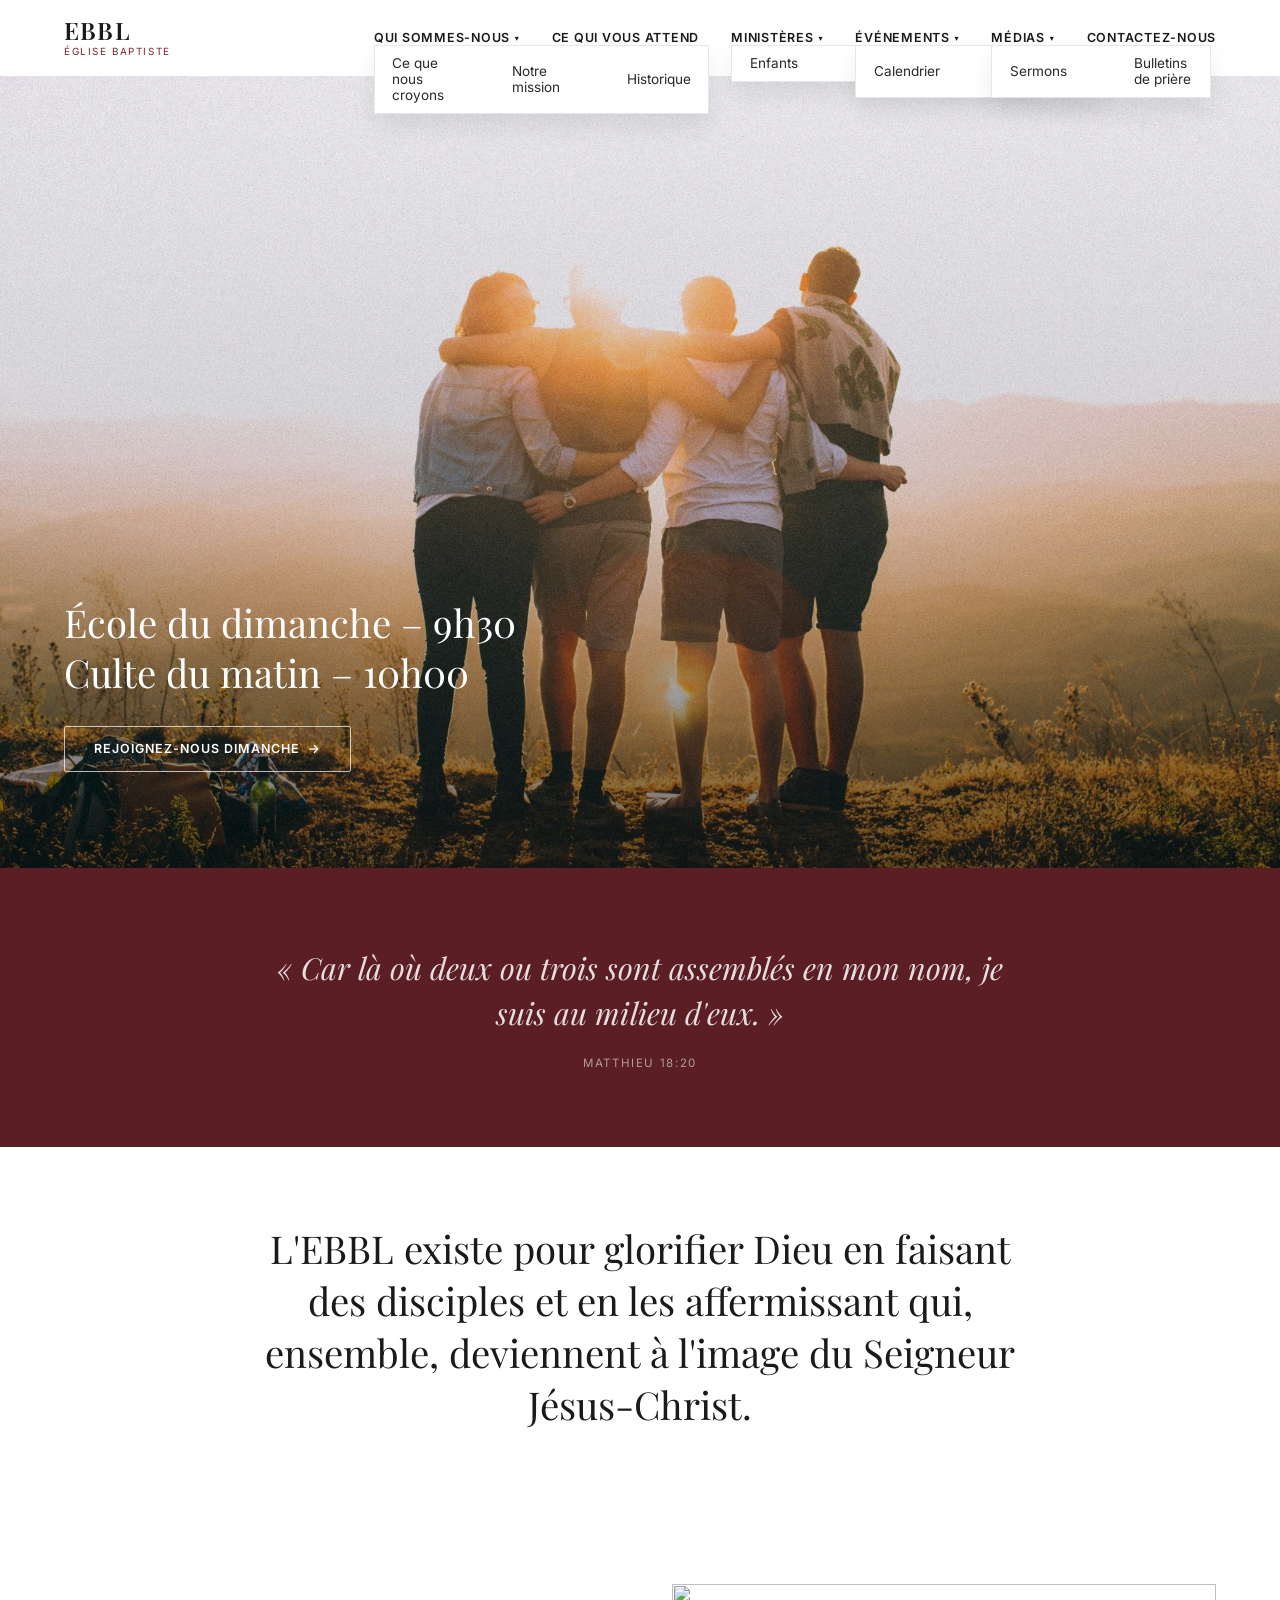
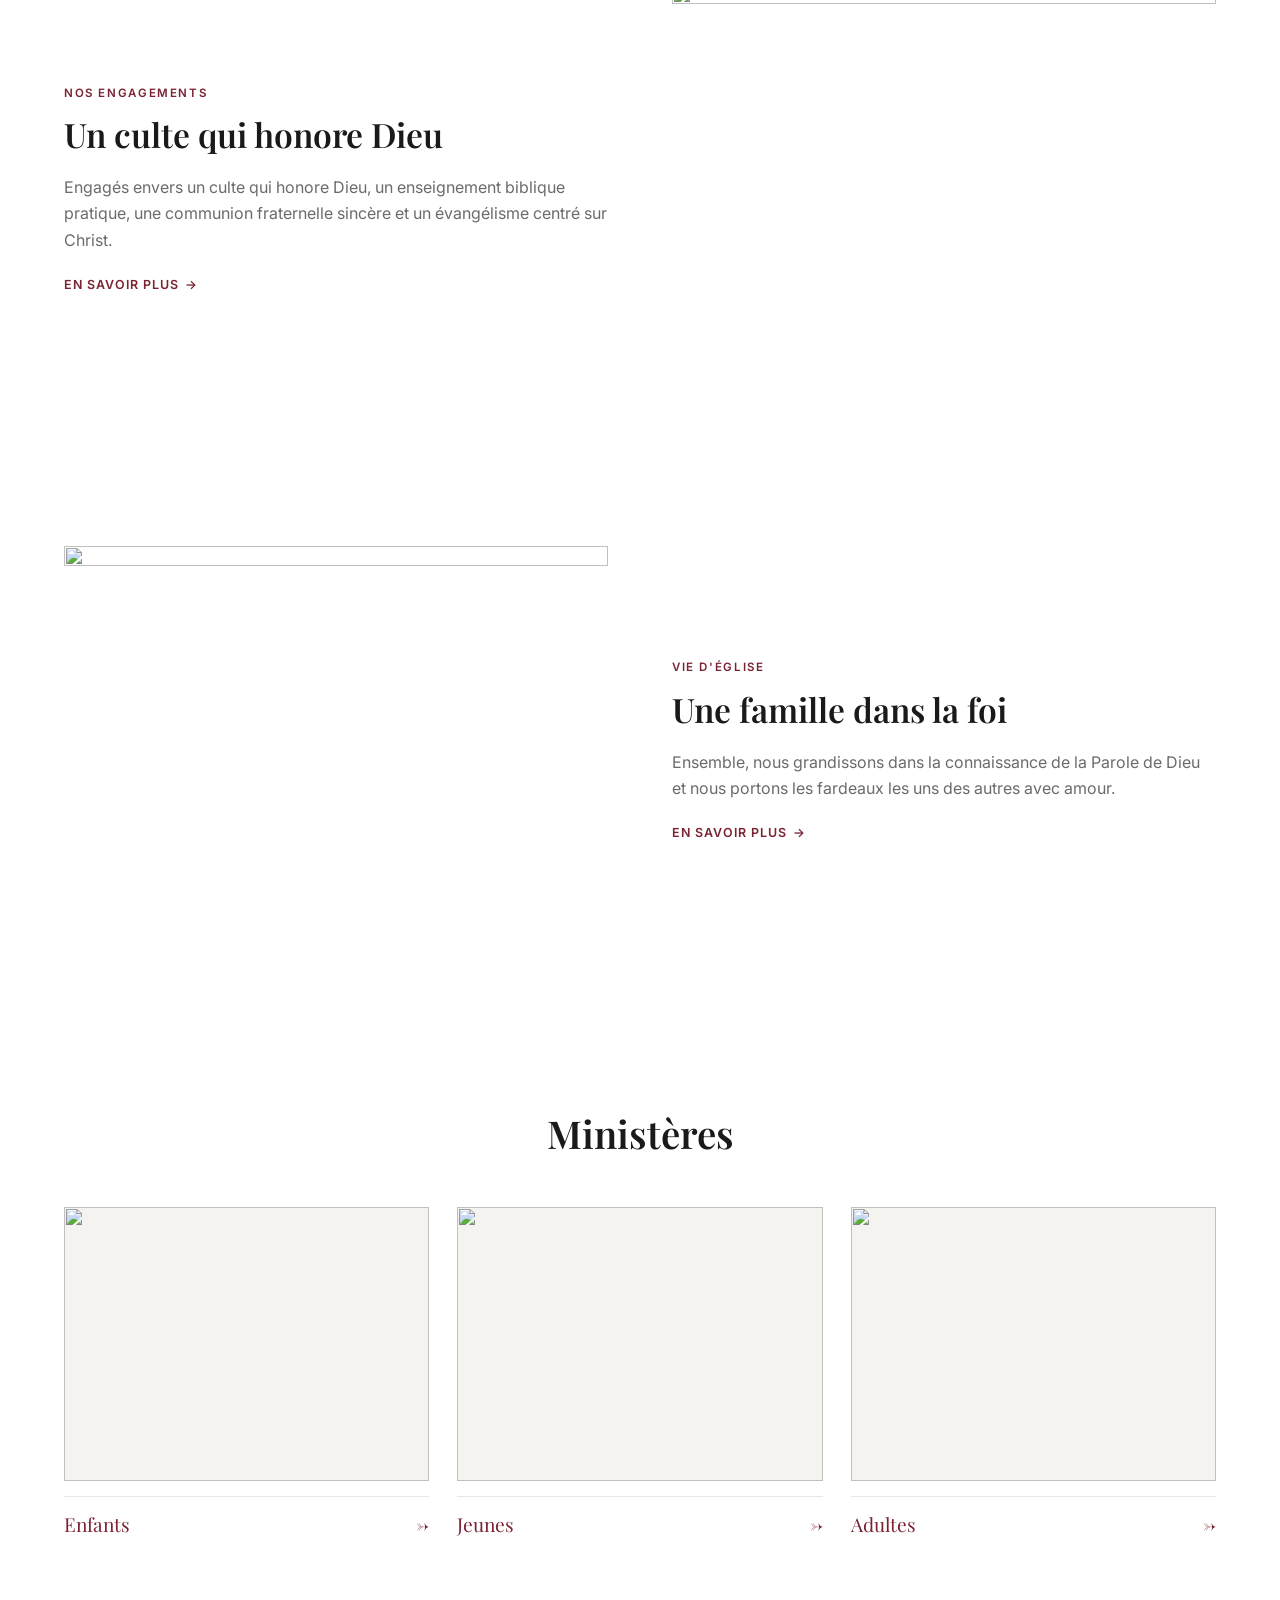
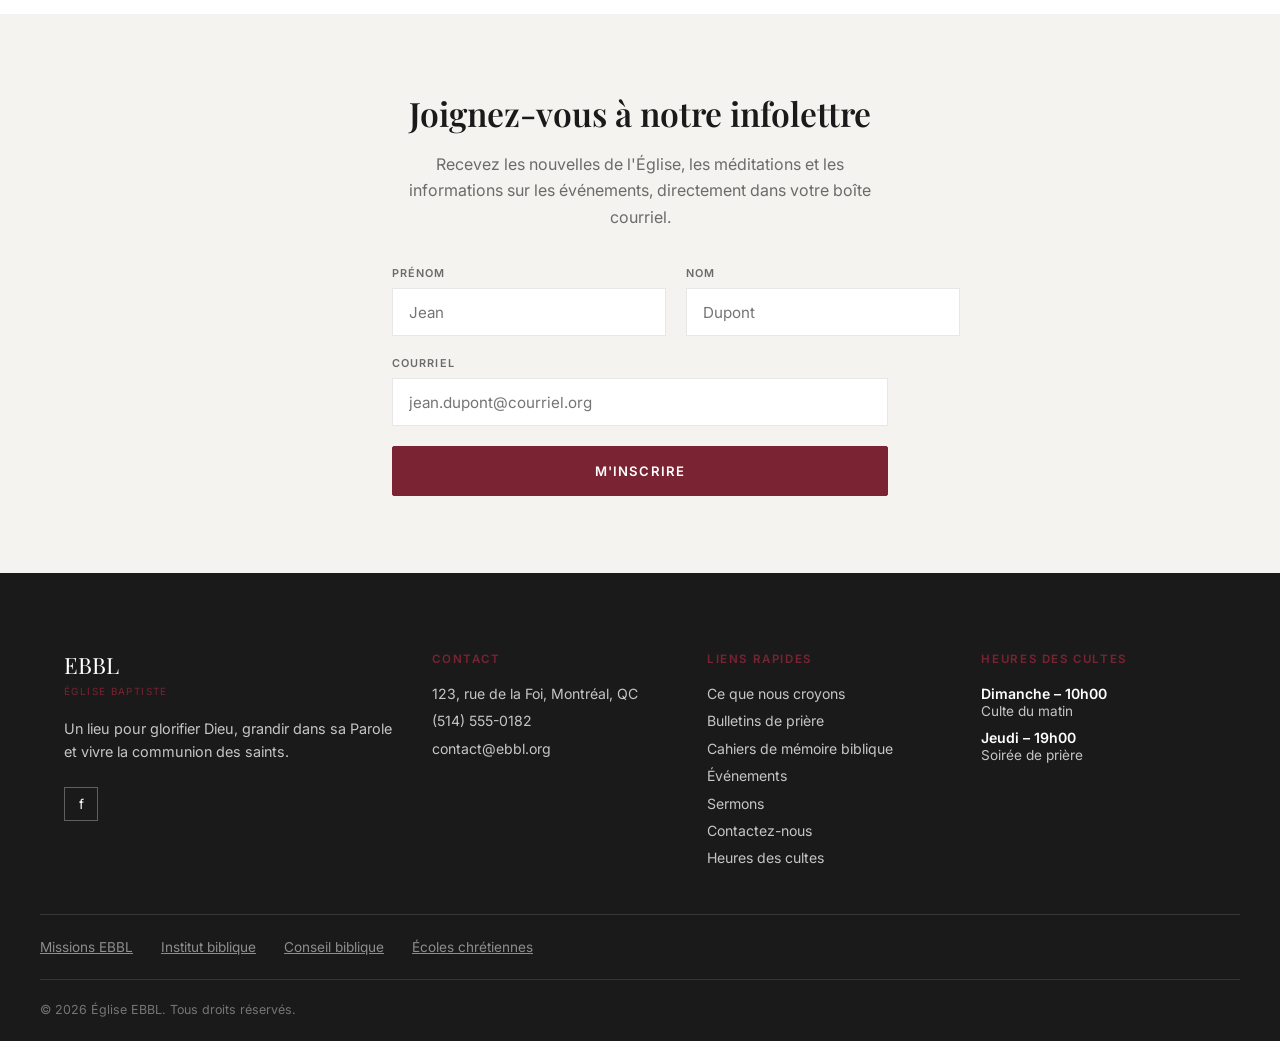
==== index.html @ 5940e316 "Rebuild as static HTML/CSS/JS, replacing Wix Velo scaffold GitHub Pages only serves static files, so" ====
<!doctype html>
<html lang="fr">
<head>
  <meta charset="UTF-8" />
  <link rel="icon" type="image/svg+xml" href="/assets/favicon.svg" />
  <meta name="viewport" content="width=device-width, initial-scale=1.0" />
  <title>EBBL — Église Baptiste</title>
  <meta name="description" content="Un lieu pour glorifier Dieu, grandir dans sa Parole et vivre la communion des saints." />
  <link rel="preconnect" href="https://fonts.googleapis.com" />
  <link rel="preconnect" href="https://fonts.gstatic.com" crossorigin />
  <link
    href="https://fonts.googleapis.com/css2?family=Inter:wght@400;500;600&family=Playfair+Display:ital,wght@0,400;0,600;1,400&display=swap"
    rel="stylesheet"
  />
  <link rel="stylesheet" href="/css/styles.css" />
</head>
<body>

  <header class="site-header">
    <div class="container site-header__inner">
      <a class="site-header__brand" href="#top">
        <span class="site-header__wordmark">EBBL</span>
        <span class="site-header__subtitle">Église Baptiste</span>
      </a>

      <nav class="site-header__nav" aria-label="Navigation principale">
        <ul>
          <li class="site-header__nav-item">
            <a href="#">Qui sommes-nous <span class="site-header__chevron" aria-hidden="true">▾</span></a>
            <ul class="site-header__dropdown">
              <li><a href="#">Ce que nous croyons</a></li>
              <li><a href="#">Notre mission</a></li>
              <li><a href="#">Historique</a></li>
            </ul>
          </li>
          <li class="site-header__nav-item"><a href="#">Ce qui vous attend</a></li>
          <li class="site-header__nav-item">
            <a href="#">Ministères <span class="site-header__chevron" aria-hidden="true">▾</span></a>
            <ul class="site-header__dropdown">
              <li><a href="#">Enfants</a></li>
              <li><a href="#">Jeunes</a></li>
              <li><a href="#">Adultes</a></li>
            </ul>
          </li>
          <li class="site-header__nav-item">
            <a href="#">Événements <span class="site-header__chevron" aria-hidden="true">▾</span></a>
            <ul class="site-header__dropdown">
              <li><a href="#">Calendrier</a></li>
              <li><a href="#">Prochains événements</a></li>
            </ul>
          </li>
          <li class="site-header__nav-item">
            <a href="#">Médias <span class="site-header__chevron" aria-hidden="true">▾</span></a>
            <ul class="site-header__dropdown">
              <li><a href="#">Sermons</a></li>
              <li><a href="#">Bulletins de prière</a></li>
            </ul>
          </li>
          <li class="site-header__nav-item"><a href="#">Contactez-nous</a></li>
        </ul>
      </nav>

      <button type="button" class="site-header__menu-toggle" aria-label="Ouvrir le menu" aria-expanded="false">
        <span></span><span></span><span></span>
      </button>
    </div>

    <nav class="site-header__mobile-nav" aria-label="Navigation mobile">
      <ul>
        <li>
          <a href="#">Qui sommes-nous</a>
          <ul class="site-header__mobile-submenu">
            <li><a href="#">Ce que nous croyons</a></li>
            <li><a href="#">Notre mission</a></li>
            <li><a href="#">Historique</a></li>
          </ul>
        </li>
        <li><a href="#">Ce qui vous attend</a></li>
        <li>
          <a href="#">Ministères</a>
          <ul class="site-header__mobile-submenu">
            <li><a href="#">Enfants</a></li>
            <li><a href="#">Jeunes</a></li>
            <li><a href="#">Adultes</a></li>
          </ul>
        </li>
        <li>
          <a href="#">Événements</a>
          <ul class="site-header__mobile-submenu">
            <li><a href="#">Calendrier</a></li>
            <li><a href="#">Prochains événements</a></li>
          </ul>
        </li>
        <li>
          <a href="#">Médias</a>
          <ul class="site-header__mobile-submenu">
            <li><a href="#">Sermons</a></li>
            <li><a href="#">Bulletins de prière</a></li>
          </ul>
        </li>
        <li><a href="#">Contactez-nous</a></li>
      </ul>
    </nav>
  </header>

  <main>

    <section class="hero" id="top">
      <div class="hero__image" style="background-image: url('/assets/hero.jpg')"></div>
      <div class="hero__scrim"></div>
      <div class="container hero__content">
        <div class="hero__times">
          <p>École du dimanche – 9h30</p>
          <p>Culte du matin – 10h00</p>
        </div>
        <a class="btn btn-outline-light" href="#visit">
          Rejoignez-nous dimanche <span aria-hidden="true">→</span>
        </a>
      </div>
    </section>

    <section class="scripture-band">
      <div class="container">
        <blockquote>
          <p>« Car là où deux ou trois sont assemblés en mon nom, je suis au milieu d'eux. »</p>
          <cite>Matthieu 18:20</cite>
        </blockquote>
      </div>
    </section>

    <section class="mission">
      <div class="container">
        <p>L'EBBL existe pour glorifier Dieu en faisant des disciples et en les affermissant qui, ensemble, deviennent à l'image du Seigneur Jésus-Christ.</p>
      </div>
    </section>

    <section class="engagements">
      <div class="engagement-block engagement-block--image-right">
        <div class="container engagement-block__inner">
          <div class="engagement-block__text">
            <p class="eyebrow">Nos engagements</p>
            <h2>Un culte qui honore Dieu</h2>
            <p class="engagement-block__body">Engagés envers un culte qui honore Dieu, un enseignement biblique pratique, une communion fraternelle sincère et un évangélisme centré sur Christ.</p>
            <a class="engagement-block__link" href="#">En savoir plus <span aria-hidden="true">→</span></a>
          </div>
          <div class="engagement-block__image">
            <img src="https://images.unsplash.com/photo-1438032005730-c779502df39b?auto=format&fit=crop&w=1200&q=80" alt="" loading="lazy" />
          </div>
        </div>
      </div>

      <div class="engagement-block engagement-block--image-left">
        <div class="container engagement-block__inner">
          <div class="engagement-block__text">
            <p class="eyebrow">Vie d'église</p>
            <h2>Une famille dans la foi</h2>
            <p class="engagement-block__body">Ensemble, nous grandissons dans la connaissance de la Parole de Dieu et nous portons les fardeaux les uns des autres avec amour.</p>
            <a class="engagement-block__link" href="#">En savoir plus <span aria-hidden="true">→</span></a>
          </div>
          <div class="engagement-block__image">
            <img src="https://images.unsplash.com/photo-1543269865-cbf427effbad?auto=format&fit=crop&w=1200&q=80" alt="" loading="lazy" />
          </div>
        </div>
      </div>
    </section>

    <section class="ministries">
      <div class="container">
        <h2>Ministères</h2>
        <div class="ministries__grid">
          <a class="ministries__card" href="#">
            <div class="ministries__image">
              <img src="https://images.unsplash.com/photo-1544776193-352d25ca82cd?auto=format&fit=crop&w=800&q=80" alt="" loading="lazy" />
            </div>
            <div class="ministries__label">
              <span>Enfants</span>
              <span aria-hidden="true">→</span>
            </div>
          </a>
          <a class="ministries__card" href="#">
            <div class="ministries__image">
              <img src="https://images.unsplash.com/photo-1529333166437-7750a6dd5a70?auto=format&fit=crop&w=800&q=80" alt="" loading="lazy" />
            </div>
            <div class="ministries__label">
              <span>Jeunes</span>
              <span aria-hidden="true">→</span>
            </div>
          </a>
          <a class="ministries__card" href="#">
            <div class="ministries__image">
              <img src="https://images.unsplash.com/photo-1529156069898-49953e39b3ac?auto=format&fit=crop&w=800&q=80" alt="" loading="lazy" />
            </div>
            <div class="ministries__label">
              <span>Adultes</span>
              <span aria-hidden="true">→</span>
            </div>
          </a>
        </div>
      </div>
    </section>

    <section class="newsletter" id="newsletter">
      <div class="container newsletter__inner">
        <h2>Joignez-vous à notre infolettre</h2>
        <p class="newsletter__body">Recevez les nouvelles de l'Église, les méditations et les informations sur les événements, directement dans votre boîte courriel.</p>

        <form class="newsletter__form" novalidate>
          <div class="newsletter__row">
            <div class="newsletter__field">
              <label for="firstName">Prénom</label>
              <input id="firstName" name="firstName" type="text" placeholder="Jean" />
            </div>
            <div class="newsletter__field">
              <label for="lastName">Nom</label>
              <input id="lastName" name="lastName" type="text" placeholder="Dupont" />
            </div>
          </div>
          <div class="newsletter__field">
            <label for="email">Courriel</label>
            <input id="email" name="email" type="email" placeholder="jean.dupont@courriel.org" />
          </div>

          <p class="newsletter__error" role="alert" hidden></p>

          <button type="submit" class="btn btn-solid newsletter__submit">M'inscrire</button>
        </form>

        <p class="newsletter__success" role="status">Merci ! Vous êtes inscrit(e).</p>
      </div>
    </section>

  </main>

  <footer class="site-footer">
    <div class="container site-footer__grid">
      <div class="site-footer__brand">
        <span class="site-footer__wordmark">EBBL</span>
        <span class="site-footer__subtitle">Église Baptiste</span>
        <p class="site-footer__tagline">Un lieu pour glorifier Dieu, grandir dans sa Parole et vivre la communion des saints.</p>
        <a class="site-footer__social" href="#" aria-label="Facebook">f</a>
      </div>

      <div class="site-footer__col">
        <p class="eyebrow">Contact</p>
        <ul>
          <li>123, rue de la Foi, Montréal, QC</li>
          <li>(514) 555-0182</li>
          <li>contact@ebbl.org</li>
        </ul>
      </div>

      <div class="site-footer__col">
        <p class="eyebrow">Liens rapides</p>
        <ul>
          <li><a href="#">Ce que nous croyons</a></li>
          <li><a href="#">Bulletins de prière</a></li>
          <li><a href="#">Cahiers de mémoire biblique</a></li>
          <li><a href="#">Événements</a></li>
          <li><a href="#">Sermons</a></li>
          <li><a href="#">Contactez-nous</a></li>
          <li><a href="#">Heures des cultes</a></li>
        </ul>
      </div>

      <div class="site-footer__col">
        <p class="eyebrow">Heures des cultes</p>
        <ul>
          <li><strong>Dimanche – 10h00</strong><span>Culte du matin</span></li>
          <li><strong>Jeudi – 19h00</strong><span>Soirée de prière</span></li>
        </ul>
      </div>
    </div>

    <div class="container site-footer__secondary">
      <a href="#">Missions EBBL</a>
      <a href="#">Institut biblique</a>
      <a href="#">Conseil biblique</a>
      <a href="#">Écoles chrétiennes</a>
    </div>

    <div class="container site-footer__copyright">
      <p>© 2026 Église EBBL. Tous droits réservés.</p>
    </div>
  </footer>

  <script src="/js/main.js"></script>
</body>
</html>
---- css/styles.css ----
/* ---------- Tokens ---------- */
:root {
  --color-ink: #1a1a1a;
  --color-burgundy: #7a2333;
  --color-oxblood: #5a1e24;
  --color-parchment: #f5f3ef;
  --color-white: #ffffff;
  --color-text: #2a2a2a;
  --color-text-muted: #6b6b6b;
  --color-border: rgba(26, 26, 26, 0.1);

  --font-serif: "Playfair Display", "Iowan Old Style", Georgia, serif;
  --font-sans: "Inter", ui-sans-serif, system-ui, sans-serif;

  --container-width: 1200px;
  --space-section: clamp(3rem, 6vw, 6rem);
}

/* ---------- Reset / base ---------- */
*,
*::before,
*::after {
  box-sizing: border-box;
}

html {
  scroll-behavior: smooth;
}

@media (prefers-reduced-motion: reduce) {
  html {
    scroll-behavior: auto;
  }
  * {
    animation-duration: 0.01ms !important;
    animation-iteration-count: 1 !important;
    transition-duration: 0.01ms !important;
  }
}

body {
  margin: 0;
  font-family: var(--font-sans);
  color: var(--color-text);
  background: var(--color-white);
  -webkit-font-smoothing: antialiased;
}

h1,
h2,
h3 {
  font-family: var(--font-serif);
  font-weight: 600;
  color: var(--color-ink);
  margin: 0;
  text-wrap: balance;
}

p {
  margin: 0;
  line-height: 1.65;
}

a {
  color: inherit;
}

button {
  font-family: inherit;
}

img {
  max-width: 100%;
  display: block;
}

.container {
  width: 100%;
  max-width: var(--container-width);
  margin: 0 auto;
  padding: 0 1.5rem;
}

.eyebrow {
  font-size: 0.72rem;
  letter-spacing: 0.14em;
  text-transform: uppercase;
  font-weight: 600;
  color: var(--color-burgundy);
}

.btn {
  display: inline-flex;
  align-items: center;
  gap: 0.5rem;
  font-size: 0.78rem;
  letter-spacing: 0.08em;
  text-transform: uppercase;
  font-weight: 600;
  padding: 0.9rem 1.8rem;
  border-radius: 2px;
  border: 1px solid currentColor;
  background: transparent;
  cursor: pointer;
  text-decoration: none;
  transition: background-color 0.2s ease, color 0.2s ease;
}

.btn-solid {
  background: var(--color-burgundy);
  color: var(--color-white);
  border-color: var(--color-burgundy);
}

.btn-solid:hover {
  background: var(--color-oxblood);
  border-color: var(--color-oxblood);
}

.btn-outline-light {
  color: var(--color-white);
  border-color: rgba(255, 255, 255, 0.7);
}

.btn-outline-light:hover {
  background: rgba(255, 255, 255, 0.12);
}

:focus-visible {
  outline: 2px solid var(--color-burgundy);
  outline-offset: 2px;
}

/* ---------- Header ---------- */
.site-header {
  position: sticky;
  top: 0;
  z-index: 50;
  background: var(--color-white);
  border-bottom: 1px solid transparent;
  transition: border-color 0.2s ease, box-shadow 0.2s ease;
}

.site-header--scrolled {
  border-bottom-color: var(--color-border);
  box-shadow: 0 1px 0 rgba(0, 0, 0, 0.02);
}

.site-header__inner {
  display: flex;
  align-items: center;
  justify-content: space-between;
  padding-top: 1.1rem;
  padding-bottom: 1.1rem;
}

.site-header__brand {
  display: flex;
  flex-direction: column;
  text-decoration: none;
  line-height: 1;
}

.site-header__wordmark {
  font-family: var(--font-serif);
  font-size: 1.5rem;
  font-weight: 600;
  letter-spacing: 0.05em;
  color: var(--color-ink);
}

.site-header__subtitle {
  margin-top: 0.35rem;
  font-size: 0.62rem;
  letter-spacing: 0.16em;
  text-transform: uppercase;
  color: var(--color-burgundy);
}

.site-header__nav ul {
  display: flex;
  align-items: center;
  gap: 2rem;
  list-style: none;
  margin: 0;
  padding: 0;
}

.site-header__nav-item {
  position: relative;
}

.site-header__nav-item > a {
  display: flex;
  align-items: center;
  gap: 0.3rem;
  font-size: 0.78rem;
  letter-spacing: 0.06em;
  text-transform: uppercase;
  font-weight: 600;
  text-decoration: none;
  color: var(--color-ink);
}

.site-header__chevron {
  font-size: 0.65em;
  margin-top: 1px;
}

.site-header__dropdown {
  position: absolute;
  top: 100%;
  left: 0;
  min-width: 220px;
  margin: 0;
  padding: 0.5rem 0;
  list-style: none;
  background: var(--color-white);
  border: 1px solid var(--color-border);
  box-shadow: 0 12px 24px rgba(0, 0, 0, 0.08);
  display: none;
}

.site-header__nav-item:hover .site-header__dropdown,
.site-header__nav-item:focus-within .site-header__dropdown {
  display: block;
}

.site-header__dropdown li a {
  display: block;
  padding: 0.6rem 1.1rem;
  font-size: 0.85rem;
  text-transform: none;
  letter-spacing: normal;
  font-weight: 400;
  text-decoration: none;
  color: var(--color-text);
}

.site-header__dropdown li a:hover {
  background: var(--color-parchment);
  color: var(--color-burgundy);
}

.site-header__menu-toggle {
  display: none;
  flex-direction: column;
  justify-content: center;
  gap: 5px;
  width: 32px;
  height: 32px;
  padding: 0;
  border: none;
  background: transparent;
  cursor: pointer;
}

.site-header__menu-toggle span {
  display: block;
  height: 2px;
  background: var(--color-ink);
}

.site-header__mobile-nav {
  display: none;
  border-top: 1px solid var(--color-border);
  padding: 0.5rem 1.5rem 1.25rem;
}

.site-header__mobile-nav.is-open {
  display: block;
}

.site-header__mobile-nav > ul {
  list-style: none;
  margin: 0;
  padding: 0;
}

.site-header__mobile-nav > ul > li > a {
  display: block;
  padding: 0.75rem 0;
  font-size: 0.9rem;
  font-weight: 600;
  text-decoration: none;
  color: var(--color-ink);
  border-bottom: 1px solid var(--color-border);
}

.site-header__mobile-submenu {
  list-style: none;
  margin: 0 0 0.25rem;
  padding: 0 0 0 1rem;
}

.site-header__mobile-submenu a {
  display: block;
  padding: 0.5rem 0;
  font-size: 0.85rem;
  text-decoration: none;
  color: var(--color-text-muted);
}

@media (max-width: 900px) {
  .site-header__nav {
    display: none;
  }

  .site-header__menu-toggle {
    display: flex;
  }
}

/* ---------- Hero ---------- */
.hero {
  position: relative;
  min-height: 88vh;
  display: flex;
  align-items: flex-end;
  overflow: hidden;
}

.hero__image {
  position: absolute;
  inset: 0;
  background-size: cover;
  background-position: center;
  transform: scale(1.02);
}

.hero__scrim {
  position: absolute;
  inset: 0;
  background: linear-gradient(
    to top,
    rgba(0, 0, 0, 0.55) 0%,
    rgba(0, 0, 0, 0.15) 45%,
    rgba(0, 0, 0, 0.05) 100%
  );
}

.hero__content {
  position: relative;
  padding-bottom: clamp(3rem, 8vw, 6rem);
  display: flex;
  flex-direction: column;
  gap: 1.75rem;
}

.hero__times p {
  font-family: var(--font-serif);
  color: var(--color-white);
  font-size: clamp(1.5rem, 3.4vw, 2.4rem);
  line-height: 1.3;
  margin: 0;
}

.hero__content .btn {
  width: fit-content;
}

/* ---------- Scripture band ---------- */
.scripture-band {
  background: var(--color-oxblood);
  padding: var(--space-section) 0;
}

.scripture-band blockquote {
  margin: 0;
  max-width: 46rem;
  text-align: center;
  margin-inline: auto;
}

.scripture-band p {
  font-family: var(--font-serif);
  font-style: italic;
  font-size: clamp(1.3rem, 2.6vw, 1.9rem);
  color: rgba(255, 255, 255, 0.85);
  line-height: 1.5;
}

.scripture-band cite {
  display: block;
  margin-top: 1.25rem;
  font-style: normal;
  font-size: 0.72rem;
  letter-spacing: 0.14em;
  text-transform: uppercase;
  color: rgba(255, 255, 255, 0.55);
}

/* ---------- Mission statement ---------- */
.mission {
  padding: var(--space-section) 0;
}

.mission p {
  max-width: 50rem;
  margin: 0 auto;
  text-align: center;
  font-family: var(--font-serif);
  font-size: clamp(1.6rem, 3.4vw, 2.4rem);
  line-height: 1.35;
  color: var(--color-ink);
}

/* ---------- Engagement blocks ---------- */
.engagement-block {
  padding: var(--space-section) 0;
}

.engagement-block__inner {
  display: grid;
  grid-template-columns: 1fr 1fr;
  gap: clamp(2rem, 5vw, 5rem);
  align-items: center;
}

.engagement-block--image-left .engagement-block__image {
  order: -1;
}

.engagement-block__text h2 {
  margin-top: 0.6rem;
  font-size: clamp(1.6rem, 3vw, 2.1rem);
}

.engagement-block__body {
  margin-top: 1.1rem;
  color: var(--color-text-muted);
  max-width: 34rem;
}

.engagement-block__link {
  display: inline-flex;
  align-items: center;
  gap: 0.4rem;
  margin-top: 1.5rem;
  font-size: 0.78rem;
  letter-spacing: 0.08em;
  text-transform: uppercase;
  font-weight: 600;
  color: var(--color-burgundy);
  text-decoration: none;
}

.engagement-block__image img {
  width: 100%;
  aspect-ratio: 4 / 3;
  object-fit: cover;
}

@media (max-width: 800px) {
  .engagement-block__inner {
    grid-template-columns: 1fr;
  }

  .engagement-block--image-left .engagement-block__image {
    order: 0;
  }
}

/* ---------- Ministries ---------- */
.ministries {
  padding: var(--space-section) 0;
}

.ministries h2 {
  text-align: center;
  font-size: clamp(1.8rem, 3.4vw, 2.4rem);
  margin-bottom: clamp(2rem, 4vw, 3rem);
}

.ministries__grid {
  display: grid;
  grid-template-columns: repeat(3, 1fr);
  gap: 1.75rem;
}

.ministries__card {
  display: block;
  text-decoration: none;
  color: var(--color-ink);
}

.ministries__image {
  aspect-ratio: 4 / 3;
  overflow: hidden;
  background: var(--color-parchment);
}

.ministries__image img {
  width: 100%;
  height: 100%;
  object-fit: cover;
  transition: transform 0.3s ease;
}

.ministries__card:hover .ministries__image img {
  transform: scale(1.04);
}

.ministries__label {
  display: flex;
  align-items: center;
  justify-content: space-between;
  padding-top: 0.9rem;
  border-top: 1px solid var(--color-border);
  margin-top: 0.9rem;
  font-family: var(--font-serif);
  font-size: 1.2rem;
  color: var(--color-burgundy);
}

@media (max-width: 700px) {
  .ministries__grid {
    grid-template-columns: 1fr;
  }
}

/* ---------- Newsletter ---------- */
.newsletter {
  background: var(--color-parchment);
  padding: var(--space-section) 0;
}

.newsletter__inner {
  max-width: 34rem;
  text-align: center;
}

.newsletter h2 {
  font-size: clamp(1.6rem, 3vw, 2.1rem);
}

.newsletter__body {
  margin-top: 1rem;
  color: var(--color-text-muted);
}

.newsletter__form {
  margin-top: 2.25rem;
  text-align: left;
  display: flex;
  flex-direction: column;
  gap: 1.25rem;
}

.newsletter__row {
  display: grid;
  grid-template-columns: 1fr 1fr;
  gap: 1.25rem;
}

.newsletter__field {
  display: flex;
  flex-direction: column;
  gap: 0.5rem;
}

.newsletter__field label {
  font-size: 0.68rem;
  letter-spacing: 0.1em;
  text-transform: uppercase;
  font-weight: 600;
  color: var(--color-text-muted);
}

.newsletter__field input {
  padding: 0.85rem 1rem;
  font-size: 0.95rem;
  border: 1px solid var(--color-border);
  background: var(--color-white);
  font-family: inherit;
}

.newsletter__field input:focus-visible {
  outline: 2px solid var(--color-burgundy);
  outline-offset: 1px;
}

.newsletter__submit {
  width: 100%;
  justify-content: center;
  padding: 1rem;
  font-size: 0.82rem;
}

.newsletter__submit:disabled {
  opacity: 0.6;
  cursor: not-allowed;
}

.newsletter__error {
  margin: 0;
  font-size: 0.85rem;
  color: var(--color-burgundy);
}

.newsletter__success {
  margin-top: 2.25rem;
  font-family: var(--font-serif);
  font-size: 1.2rem;
  color: var(--color-burgundy);
  display: none;
}

.newsletter__success.is-visible {
  display: block;
}

.newsletter__form.is-hidden {
  display: none;
}

@media (max-width: 520px) {
  .newsletter__row {
    grid-template-columns: 1fr;
  }
}

/* ---------- Footer ---------- */
.site-footer {
  background: var(--color-ink);
  color: rgba(255, 255, 255, 0.75);
  padding-top: var(--space-section);
}

.site-footer__grid {
  display: grid;
  grid-template-columns: 1.4fr 1fr 1fr 1fr;
  gap: 2.5rem;
  padding-bottom: 3rem;
}

.site-footer__wordmark {
  display: block;
  font-family: var(--font-serif);
  font-size: 1.4rem;
  color: var(--color-white);
}

.site-footer__subtitle {
  display: block;
  margin-top: 0.3rem;
  font-size: 0.62rem;
  letter-spacing: 0.14em;
  text-transform: uppercase;
  color: var(--color-burgundy);
}

.site-footer__tagline {
  margin-top: 1.25rem;
  max-width: 22rem;
  font-size: 0.9rem;
  line-height: 1.6;
}

.site-footer__social {
  display: inline-flex;
  align-items: center;
  justify-content: center;
  width: 34px;
  height: 34px;
  margin-top: 1.5rem;
  border: 1px solid rgba(255, 255, 255, 0.3);
  color: var(--color-white);
  text-decoration: none;
  font-size: 0.85rem;
}

.site-footer__col ul {
  list-style: none;
  margin: 1rem 0 0;
  padding: 0;
  display: flex;
  flex-direction: column;
  gap: 0.65rem;
  font-size: 0.88rem;
}

.site-footer__col a {
  text-decoration: none;
  color: inherit;
}

.site-footer__col a:hover {
  color: var(--color-white);
}

.site-footer__col li strong {
  display: block;
  color: var(--color-white);
  font-weight: 600;
}

.site-footer__col li span {
  font-size: 0.85rem;
}

.site-footer__secondary {
  display: flex;
  flex-wrap: wrap;
  gap: 1.75rem;
  padding: 1.5rem 0;
  border-top: 1px solid rgba(255, 255, 255, 0.12);
  font-size: 0.85rem;
  color: rgba(255, 255, 255, 0.5);
}

.site-footer__copyright {
  padding: 1.25rem 0;
  border-top: 1px solid rgba(255, 255, 255, 0.12);
  font-size: 0.78rem;
  color: rgba(255, 255, 255, 0.4);
}

@media (max-width: 900px) {
  .site-footer__grid {
    grid-template-columns: 1fr 1fr;
  }
}

@media (max-width: 560px) {
  .site-footer__grid {
    grid-template-columns: 1fr;
  }
}
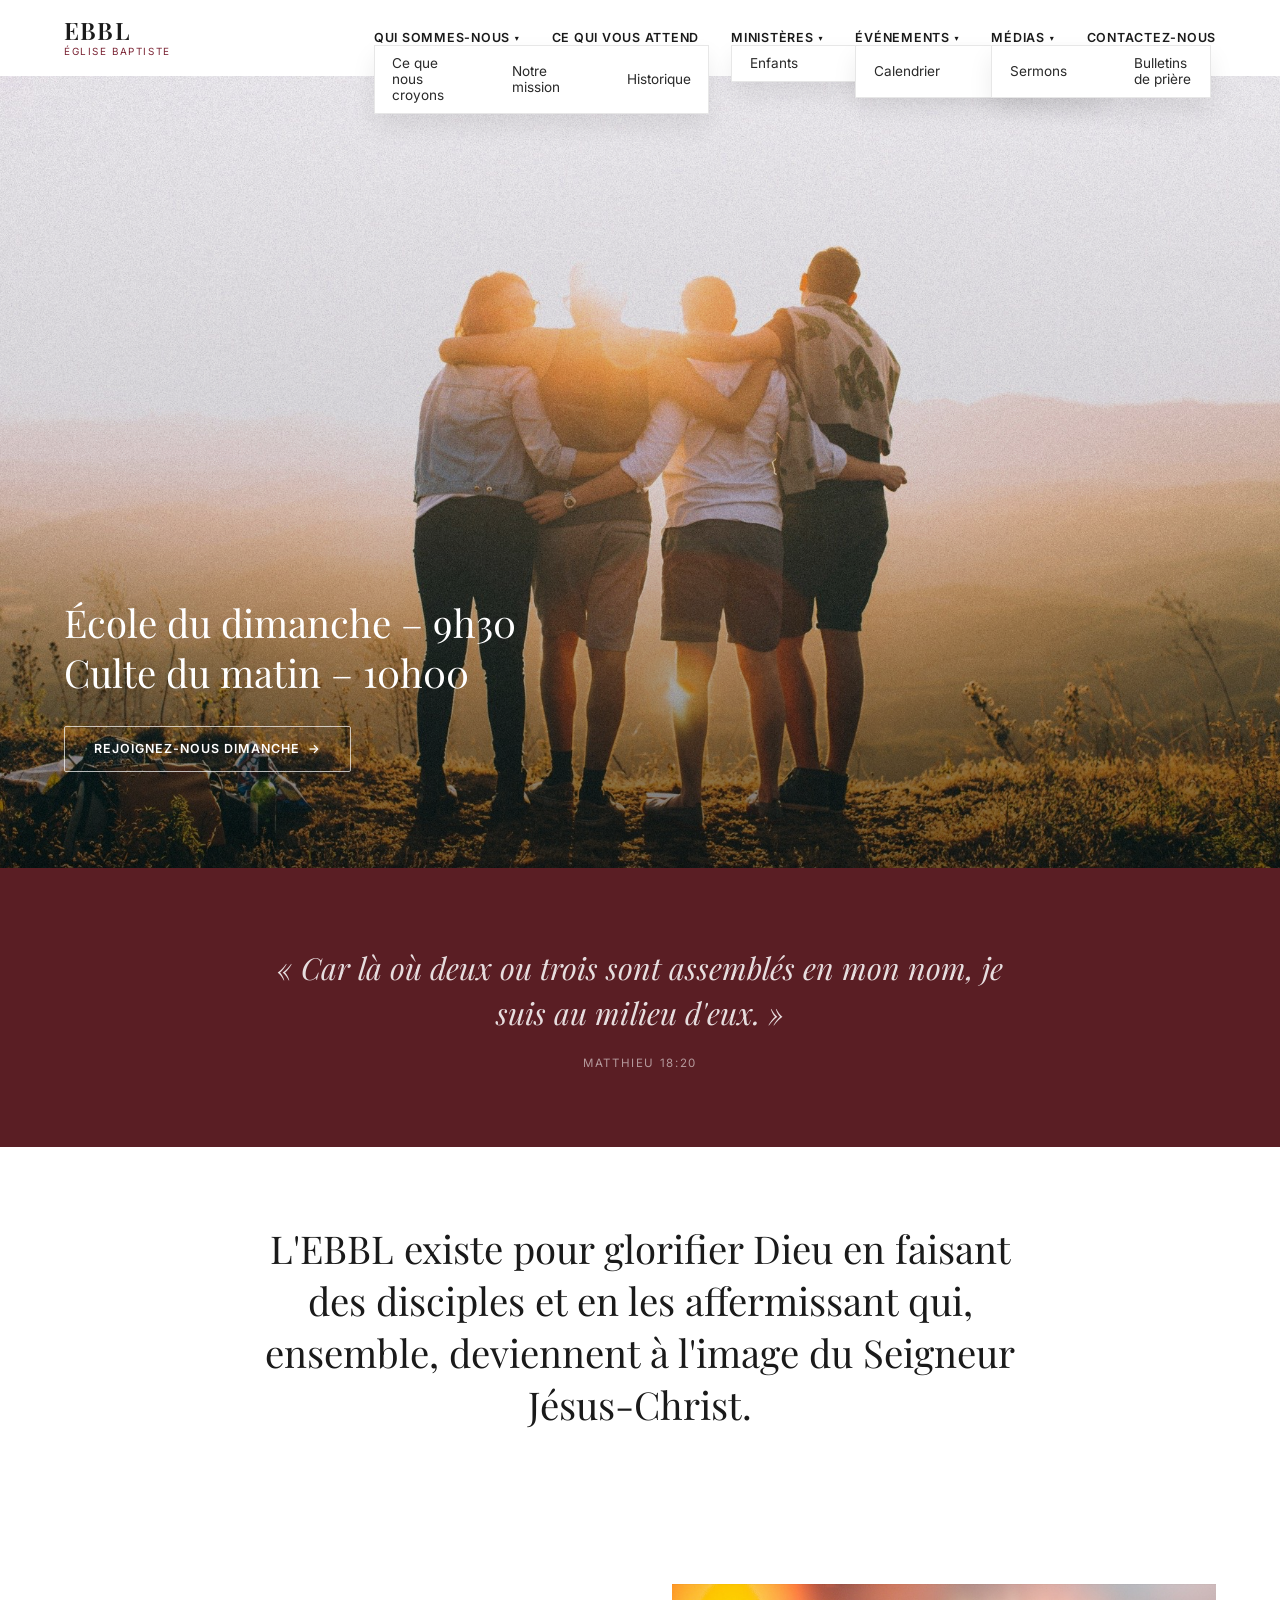
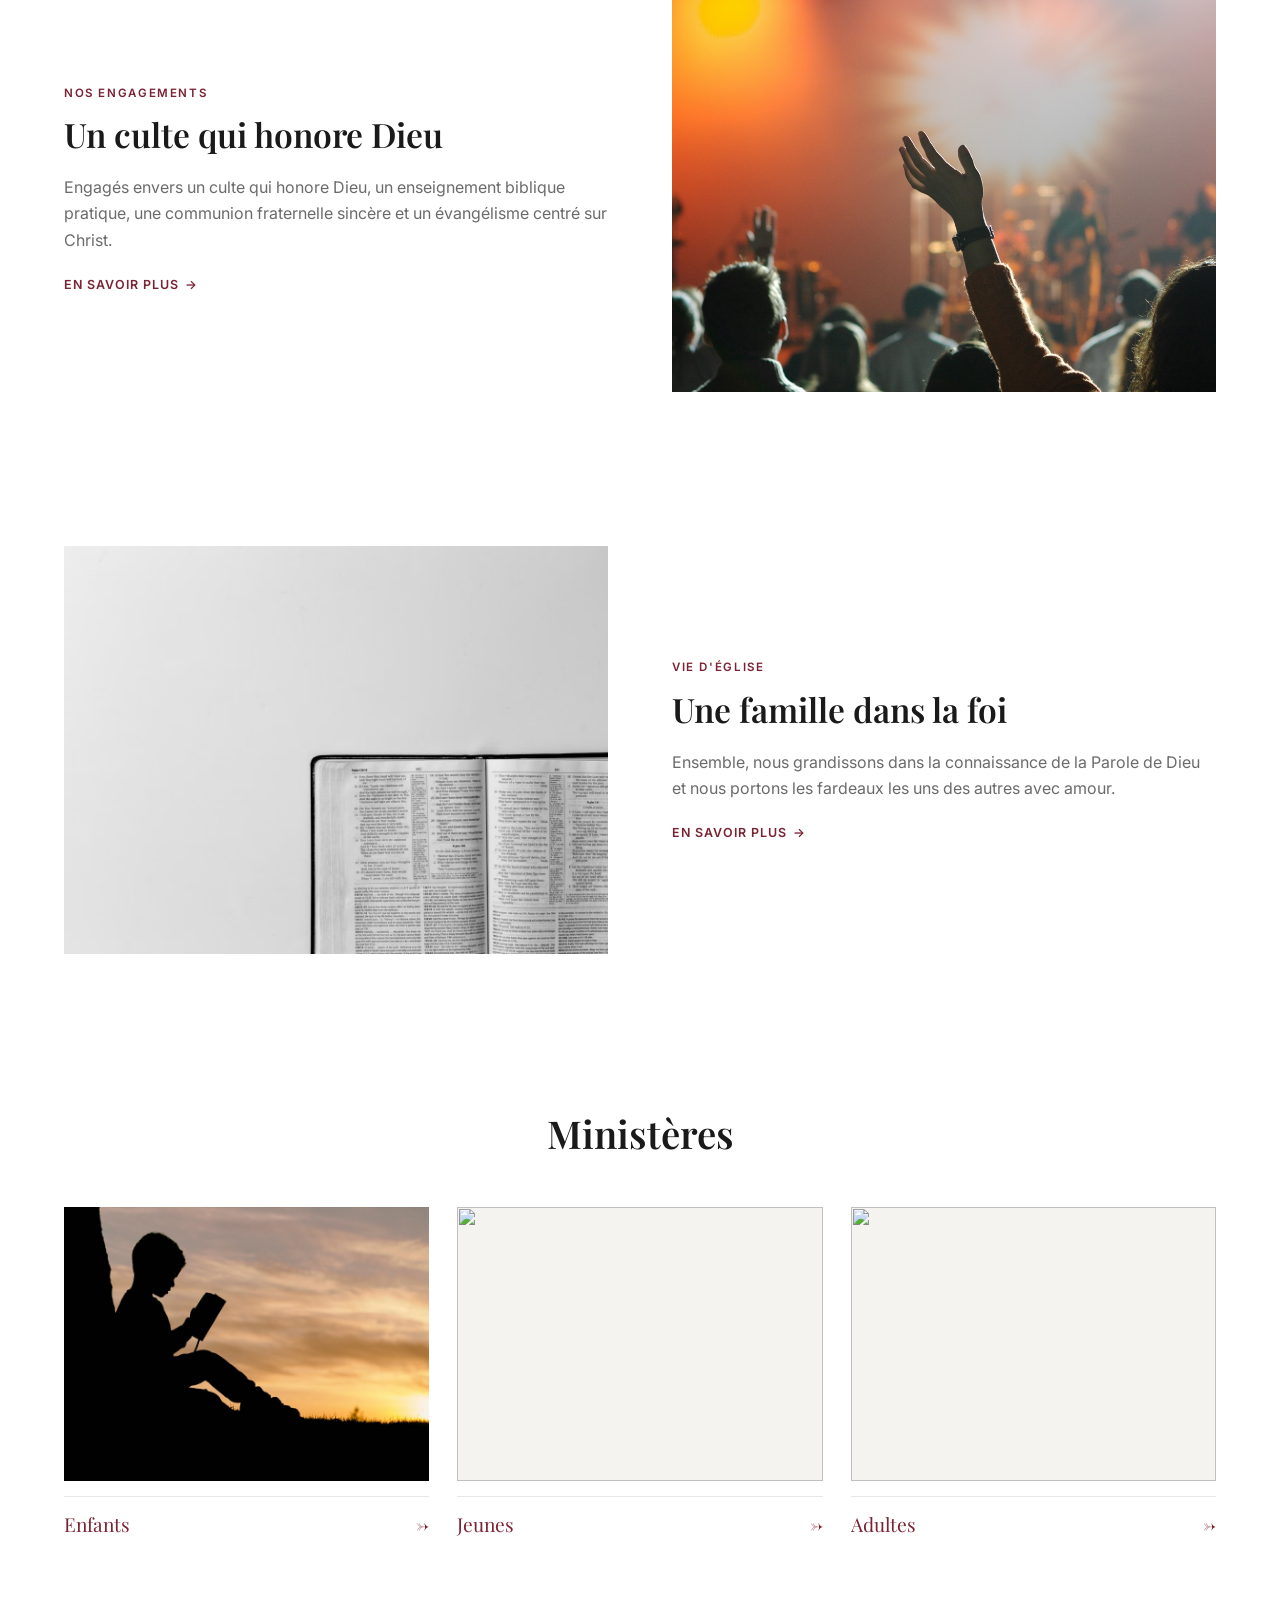
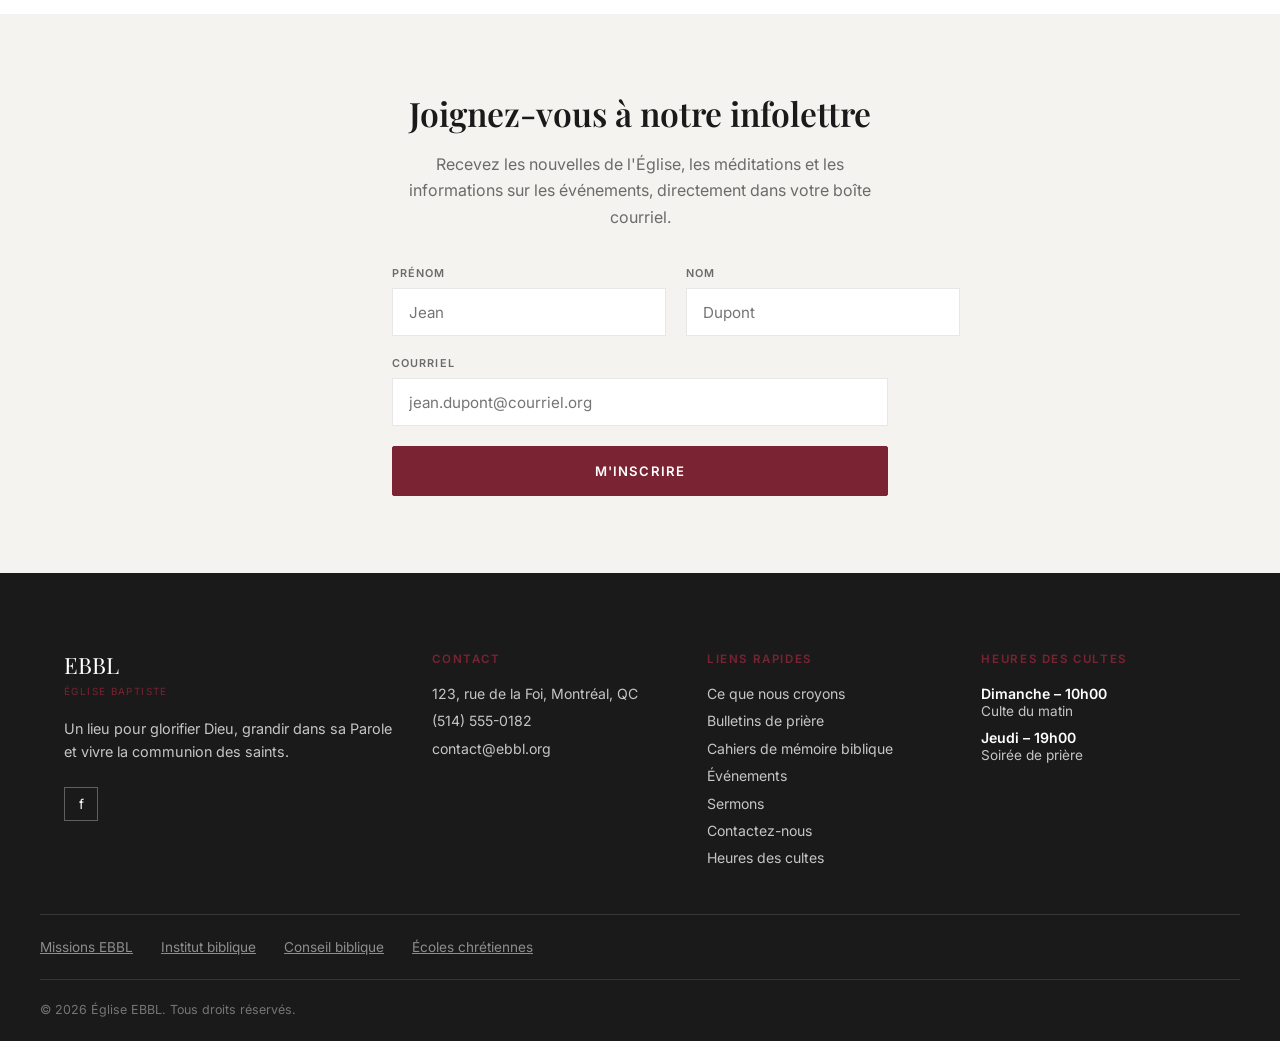
==== commit f3d6212d: "Replace stock photos, make nav dropdowns JS-driven - Engagement blocks and Enfants ministry card now" ====
--- a/index.html
+++ b/index.html
@@ -2,7 +2,7 @@
 <html lang="fr">
 <head>
   <meta charset="UTF-8" />
-  <link rel="icon" type="image/svg+xml" href="/assets/favicon.svg" />
+  <link rel="icon" type="image/svg+xml" href="assets/favicon.svg" />
   <meta name="viewport" content="width=device-width, initial-scale=1.0" />
   <title>EBBL — Église Baptiste</title>
   <meta name="description" content="Un lieu pour glorifier Dieu, grandir dans sa Parole et vivre la communion des saints." />
@@ -12,7 +12,7 @@
     href="https://fonts.googleapis.com/css2?family=Inter:wght@400;500;600&family=Playfair+Display:ital,wght@0,400;0,600;1,400&display=swap"
     rel="stylesheet"
   />
-  <link rel="stylesheet" href="/css/styles.css" />
+  <link rel="stylesheet" href="css/styles.css" />
 </head>
 <body>
 
@@ -106,7 +106,7 @@
   <main>
 
     <section class="hero" id="top">
-      <div class="hero__image" style="background-image: url('/assets/hero.jpg')"></div>
+      <div class="hero__image" style="background-image: url('assets/hero.jpg')"></div>
       <div class="hero__scrim"></div>
       <div class="container hero__content">
         <div class="hero__times">
@@ -144,7 +144,7 @@
             <a class="engagement-block__link" href="#">En savoir plus <span aria-hidden="true">→</span></a>
           </div>
           <div class="engagement-block__image">
-            <img src="https://images.unsplash.com/photo-1438032005730-c779502df39b?auto=format&fit=crop&w=1200&q=80" alt="" loading="lazy" />
+            <img src="assets/engagement-culte.jpg" alt="" loading="lazy" />
           </div>
         </div>
       </div>
@@ -158,7 +158,7 @@
             <a class="engagement-block__link" href="#">En savoir plus <span aria-hidden="true">→</span></a>
           </div>
           <div class="engagement-block__image">
-            <img src="https://images.unsplash.com/photo-1543269865-cbf427effbad?auto=format&fit=crop&w=1200&q=80" alt="" loading="lazy" />
+            <img src="assets/engagement-famille.jpg" alt="" loading="lazy" />
           </div>
         </div>
       </div>
@@ -170,7 +170,7 @@
         <div class="ministries__grid">
           <a class="ministries__card" href="#">
             <div class="ministries__image">
-              <img src="https://images.unsplash.com/photo-1544776193-352d25ca82cd?auto=format&fit=crop&w=800&q=80" alt="" loading="lazy" />
+              <img src="assets/ministry-enfants.jpg" alt="" loading="lazy" />
             </div>
             <div class="ministries__label">
               <span>Enfants</span>
@@ -283,6 +283,6 @@
     </div>
   </footer>
 
-  <script src="/js/main.js"></script>
+  <script src="js/main.js"></script>
 </body>
 </html>
--- a/css/styles.css
+++ b/css/styles.css
@@ -221,7 +221,7 @@
   display: none;
 }
 
-.site-header__nav-item:hover .site-header__dropdown,
+.site-header__nav-item.is-open .site-header__dropdown,
 .site-header__nav-item:focus-within .site-header__dropdown {
   display: block;
 }
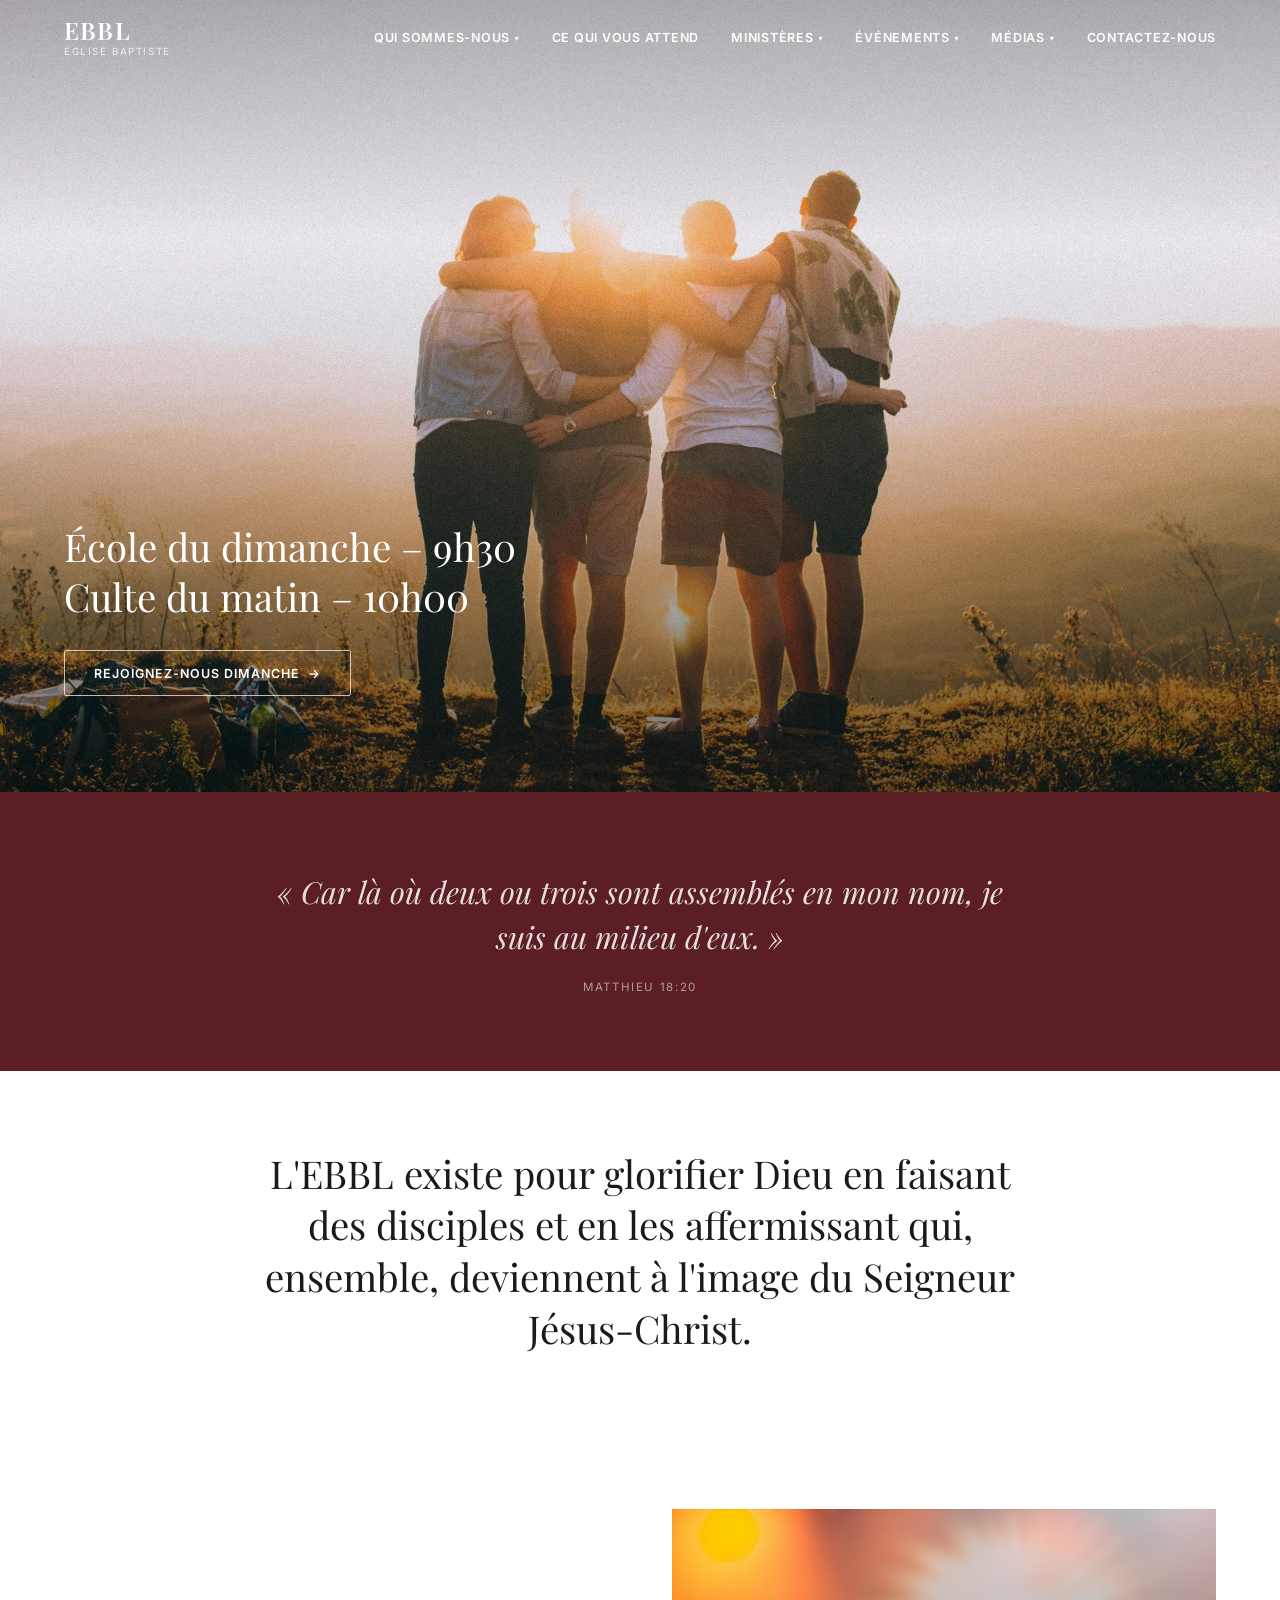
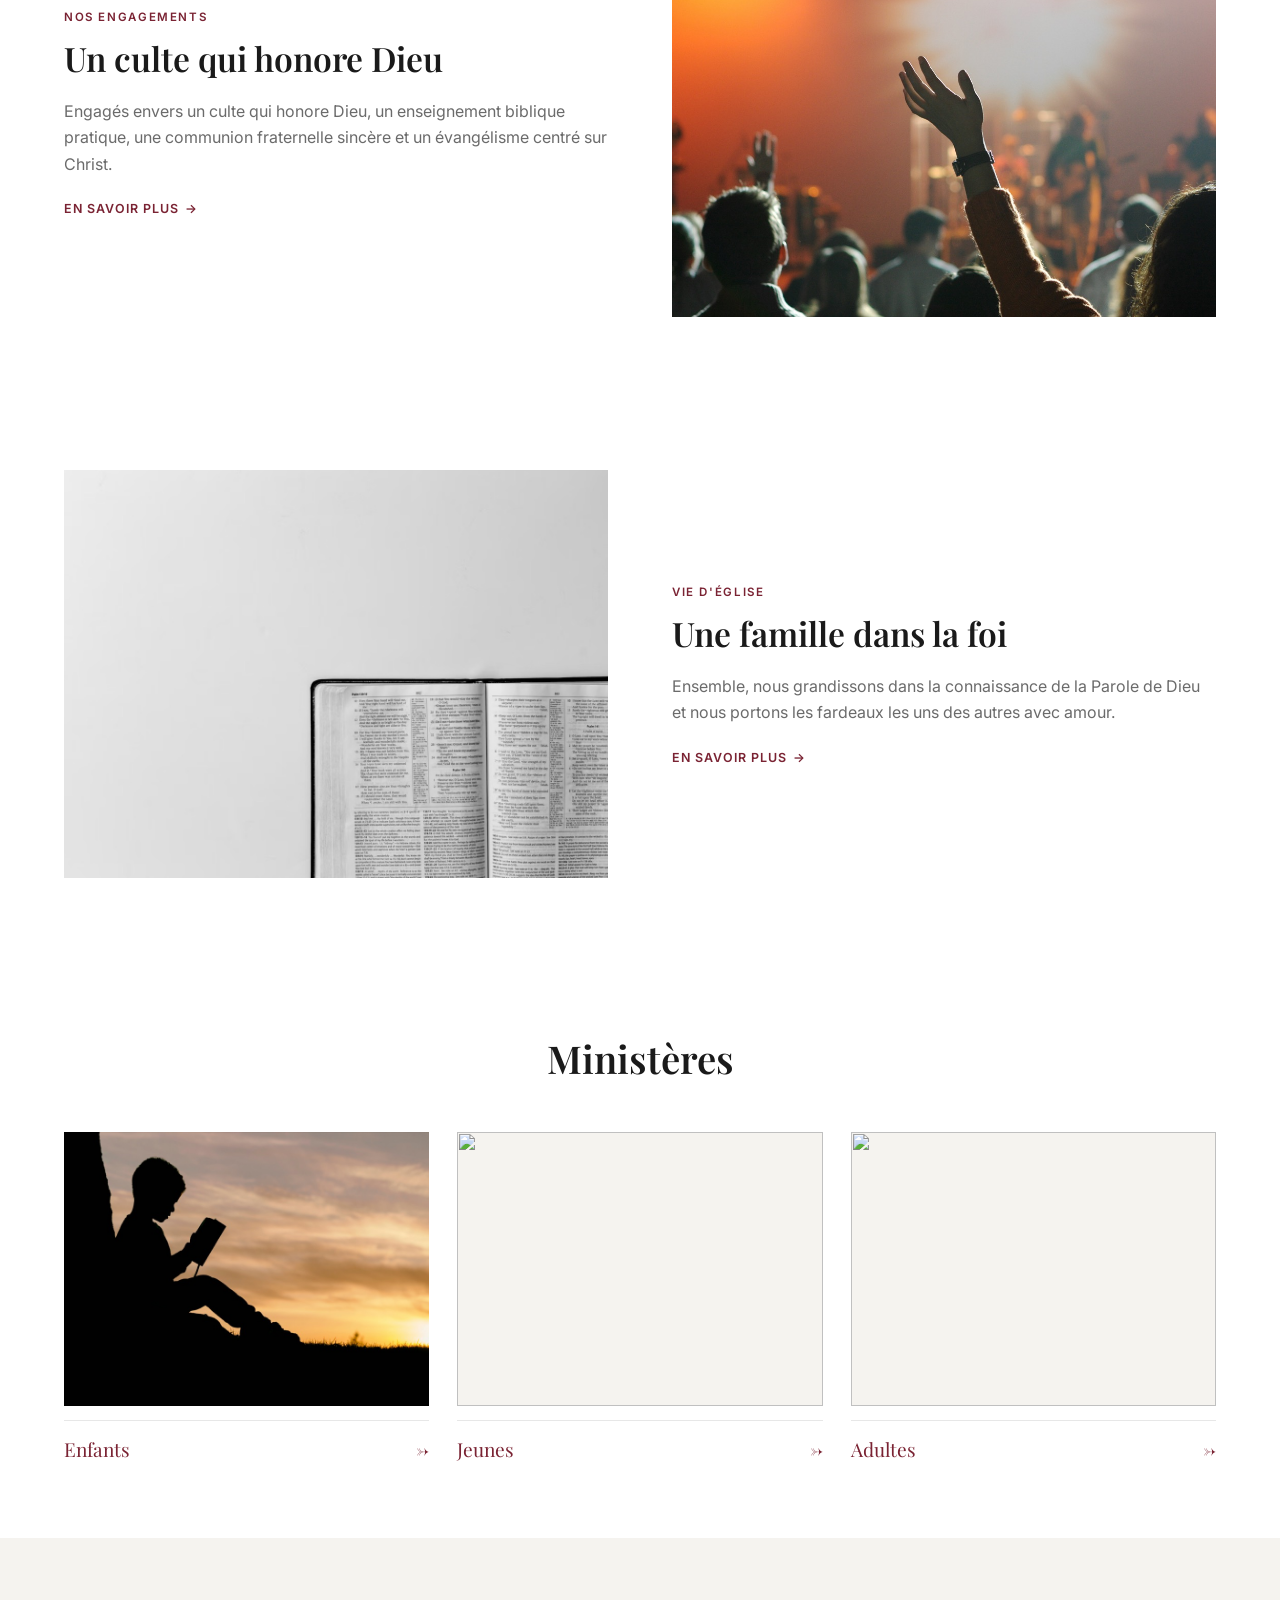
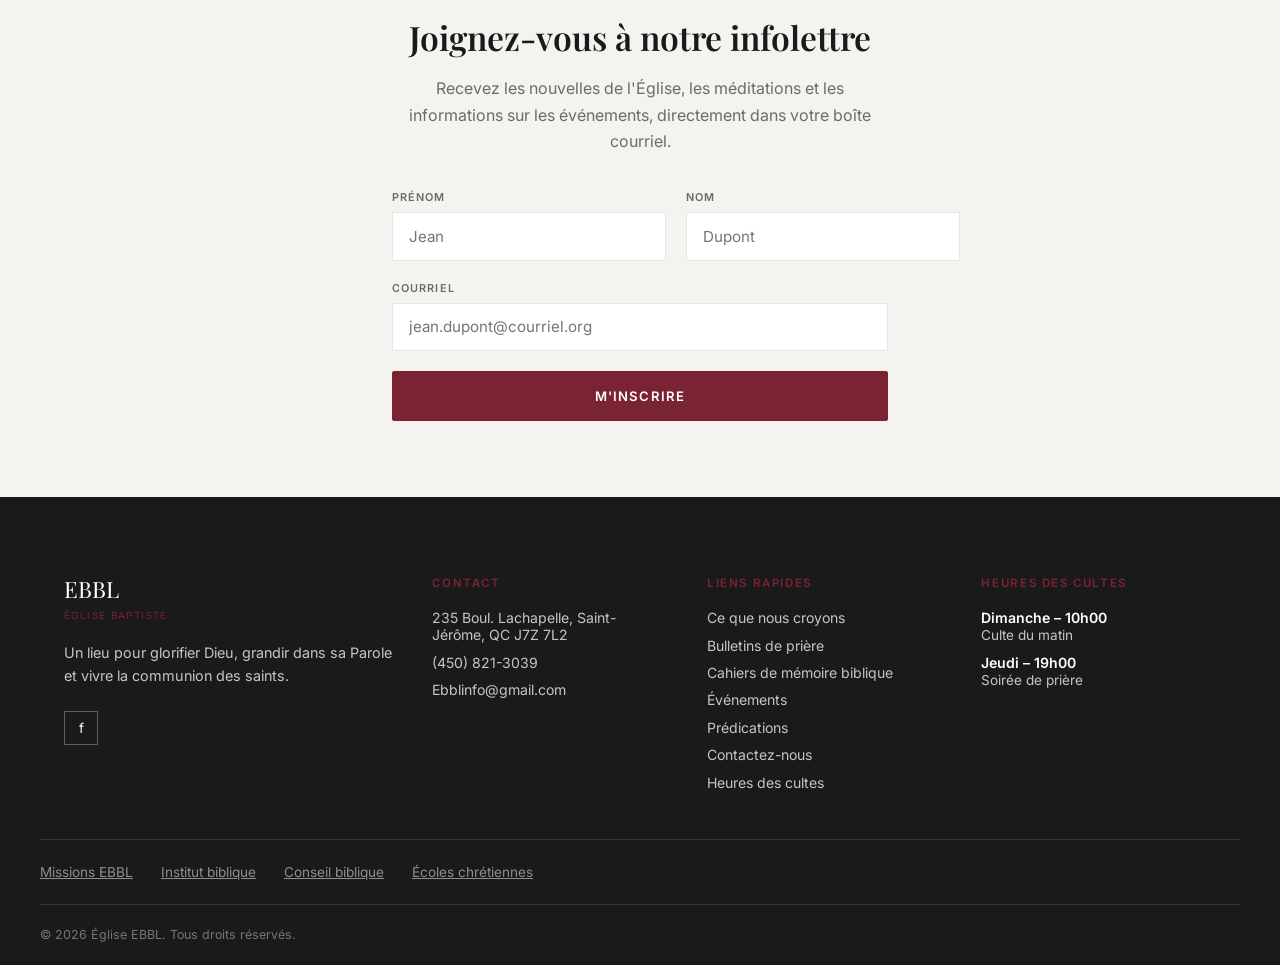
==== commit 847b3e2b: "Replace placeholder content with real church info - Real contact info everywhere (address, phone, em" ====
--- a/index.html
+++ b/index.html
@@ -28,35 +28,35 @@
           <li class="site-header__nav-item">
             <a href="#">Qui sommes-nous <span class="site-header__chevron" aria-hidden="true">▾</span></a>
             <ul class="site-header__dropdown">
-              <li><a href="#">Ce que nous croyons</a></li>
-              <li><a href="#">Notre mission</a></li>
-              <li><a href="#">Historique</a></li>
-            </ul>
-          </li>
-          <li class="site-header__nav-item"><a href="#">Ce qui vous attend</a></li>
+              <li><a href="croyances.html">Ce que nous croyons</a></li>
+              <li><a href="mission.html">Notre mission</a></li>
+              <li><a href="historique.html">Historique</a></li>
+            </ul>
+          </li>
+          <li class="site-header__nav-item"><a href="ce-qui-vous-attend.html">Ce qui vous attend</a></li>
           <li class="site-header__nav-item">
             <a href="#">Ministères <span class="site-header__chevron" aria-hidden="true">▾</span></a>
             <ul class="site-header__dropdown">
-              <li><a href="#">Enfants</a></li>
-              <li><a href="#">Jeunes</a></li>
-              <li><a href="#">Adultes</a></li>
+              <li><a href="ministere-enfants.html">Enfants</a></li>
+              <li><a href="ministere-jeunes.html">Jeunes</a></li>
+              <li><a href="ministere-adultes.html">Adultes</a></li>
             </ul>
           </li>
           <li class="site-header__nav-item">
             <a href="#">Événements <span class="site-header__chevron" aria-hidden="true">▾</span></a>
             <ul class="site-header__dropdown">
-              <li><a href="#">Calendrier</a></li>
-              <li><a href="#">Prochains événements</a></li>
+              <li><a href="calendrier.html">Calendrier</a></li>
+              <li><a href="evenements.html">Prochains événements</a></li>
             </ul>
           </li>
           <li class="site-header__nav-item">
             <a href="#">Médias <span class="site-header__chevron" aria-hidden="true">▾</span></a>
             <ul class="site-header__dropdown">
-              <li><a href="#">Sermons</a></li>
-              <li><a href="#">Bulletins de prière</a></li>
-            </ul>
-          </li>
-          <li class="site-header__nav-item"><a href="#">Contactez-nous</a></li>
+              <li><a href="predications.html">Prédications</a></li>
+              <li><a href="prieres.html">Bulletins de prière</a></li>
+            </ul>
+          </li>
+          <li class="site-header__nav-item"><a href="contact.html">Contactez-nous</a></li>
         </ul>
       </nav>
 
@@ -70,35 +70,35 @@
         <li>
           <a href="#">Qui sommes-nous</a>
           <ul class="site-header__mobile-submenu">
-            <li><a href="#">Ce que nous croyons</a></li>
-            <li><a href="#">Notre mission</a></li>
-            <li><a href="#">Historique</a></li>
-          </ul>
-        </li>
-        <li><a href="#">Ce qui vous attend</a></li>
+            <li><a href="croyances.html">Ce que nous croyons</a></li>
+            <li><a href="mission.html">Notre mission</a></li>
+            <li><a href="historique.html">Historique</a></li>
+          </ul>
+        </li>
+        <li><a href="ce-qui-vous-attend.html">Ce qui vous attend</a></li>
         <li>
           <a href="#">Ministères</a>
           <ul class="site-header__mobile-submenu">
-            <li><a href="#">Enfants</a></li>
-            <li><a href="#">Jeunes</a></li>
-            <li><a href="#">Adultes</a></li>
+            <li><a href="ministere-enfants.html">Enfants</a></li>
+            <li><a href="ministere-jeunes.html">Jeunes</a></li>
+            <li><a href="ministere-adultes.html">Adultes</a></li>
           </ul>
         </li>
         <li>
           <a href="#">Événements</a>
           <ul class="site-header__mobile-submenu">
-            <li><a href="#">Calendrier</a></li>
-            <li><a href="#">Prochains événements</a></li>
+            <li><a href="calendrier.html">Calendrier</a></li>
+            <li><a href="evenements.html">Prochains événements</a></li>
           </ul>
         </li>
         <li>
           <a href="#">Médias</a>
           <ul class="site-header__mobile-submenu">
-            <li><a href="#">Sermons</a></li>
-            <li><a href="#">Bulletins de prière</a></li>
-          </ul>
-        </li>
-        <li><a href="#">Contactez-nous</a></li>
+            <li><a href="predications.html">Prédications</a></li>
+            <li><a href="prieres.html">Bulletins de prière</a></li>
+          </ul>
+        </li>
+        <li><a href="contact.html">Contactez-nous</a></li>
       </ul>
     </nav>
   </header>
@@ -141,7 +141,7 @@
             <p class="eyebrow">Nos engagements</p>
             <h2>Un culte qui honore Dieu</h2>
             <p class="engagement-block__body">Engagés envers un culte qui honore Dieu, un enseignement biblique pratique, une communion fraternelle sincère et un évangélisme centré sur Christ.</p>
-            <a class="engagement-block__link" href="#">En savoir plus <span aria-hidden="true">→</span></a>
+            <a class="engagement-block__link" href="ce-qui-vous-attend.html">En savoir plus <span aria-hidden="true">→</span></a>
           </div>
           <div class="engagement-block__image">
             <img src="assets/engagement-culte.jpg" alt="" loading="lazy" />
@@ -155,7 +155,7 @@
             <p class="eyebrow">Vie d'église</p>
             <h2>Une famille dans la foi</h2>
             <p class="engagement-block__body">Ensemble, nous grandissons dans la connaissance de la Parole de Dieu et nous portons les fardeaux les uns des autres avec amour.</p>
-            <a class="engagement-block__link" href="#">En savoir plus <span aria-hidden="true">→</span></a>
+            <a class="engagement-block__link" href="mission.html">En savoir plus <span aria-hidden="true">→</span></a>
           </div>
           <div class="engagement-block__image">
             <img src="assets/engagement-famille.jpg" alt="" loading="lazy" />
@@ -168,7 +168,7 @@
       <div class="container">
         <h2>Ministères</h2>
         <div class="ministries__grid">
-          <a class="ministries__card" href="#">
+          <a class="ministries__card" href="ministere-enfants.html">
             <div class="ministries__image">
               <img src="assets/ministry-enfants.jpg" alt="" loading="lazy" />
             </div>
@@ -177,7 +177,7 @@
               <span aria-hidden="true">→</span>
             </div>
           </a>
-          <a class="ministries__card" href="#">
+          <a class="ministries__card" href="ministere-jeunes.html">
             <div class="ministries__image">
               <img src="https://images.unsplash.com/photo-1529333166437-7750a6dd5a70?auto=format&fit=crop&w=800&q=80" alt="" loading="lazy" />
             </div>
@@ -186,7 +186,7 @@
               <span aria-hidden="true">→</span>
             </div>
           </a>
-          <a class="ministries__card" href="#">
+          <a class="ministries__card" href="ministere-adultes.html">
             <div class="ministries__image">
               <img src="https://images.unsplash.com/photo-1529156069898-49953e39b3ac?auto=format&fit=crop&w=800&q=80" alt="" loading="lazy" />
             </div>
@@ -243,22 +243,22 @@
       <div class="site-footer__col">
         <p class="eyebrow">Contact</p>
         <ul>
-          <li>123, rue de la Foi, Montréal, QC</li>
-          <li>(514) 555-0182</li>
-          <li>contact@ebbl.org</li>
+          <li>235 Boul. Lachapelle, Saint-Jérôme, QC J7Z 7L2</li>
+          <li>(450) 821-3039</li>
+          <li>Ebblinfo@gmail.com</li>
         </ul>
       </div>
 
       <div class="site-footer__col">
         <p class="eyebrow">Liens rapides</p>
         <ul>
-          <li><a href="#">Ce que nous croyons</a></li>
-          <li><a href="#">Bulletins de prière</a></li>
-          <li><a href="#">Cahiers de mémoire biblique</a></li>
-          <li><a href="#">Événements</a></li>
-          <li><a href="#">Sermons</a></li>
-          <li><a href="#">Contactez-nous</a></li>
-          <li><a href="#">Heures des cultes</a></li>
+          <li><a href="croyances.html">Ce que nous croyons</a></li>
+          <li><a href="prieres.html">Bulletins de prière</a></li>
+          <li><a href="cahiers-memoire.html">Cahiers de mémoire biblique</a></li>
+          <li><a href="evenements.html">Événements</a></li>
+          <li><a href="predications.html">Prédications</a></li>
+          <li><a href="contact.html">Contactez-nous</a></li>
+          <li><a href="#top">Heures des cultes</a></li>
         </ul>
       </div>
 
--- a/css/styles.css
+++ b/css/styles.css
@@ -133,15 +133,18 @@
 
 /* ---------- Header ---------- */
 .site-header {
-  position: sticky;
+  position: fixed;
   top: 0;
+  left: 0;
+  right: 0;
   z-index: 50;
+  background: transparent;
+  border-bottom: 1px solid transparent;
+  transition: background-color 0.25s ease, border-color 0.25s ease, box-shadow 0.25s ease;
+}
+
+.site-header--scrolled {
   background: var(--color-white);
-  border-bottom: 1px solid transparent;
-  transition: border-color 0.2s ease, box-shadow 0.2s ease;
-}
-
-.site-header--scrolled {
   border-bottom-color: var(--color-border);
   box-shadow: 0 1px 0 rgba(0, 0, 0, 0.02);
 }
@@ -166,6 +169,11 @@
   font-size: 1.5rem;
   font-weight: 600;
   letter-spacing: 0.05em;
+  color: var(--color-white);
+  transition: color 0.25s ease;
+}
+
+.site-header--scrolled .site-header__wordmark {
   color: var(--color-ink);
 }
 
@@ -174,10 +182,15 @@
   font-size: 0.62rem;
   letter-spacing: 0.16em;
   text-transform: uppercase;
-  color: var(--color-burgundy);
-}
-
-.site-header__nav ul {
+  color: rgba(255, 255, 255, 0.8);
+  transition: color 0.25s ease;
+}
+
+.site-header--scrolled .site-header__subtitle {
+  color: var(--color-burgundy);
+}
+
+.site-header__nav > ul {
   display: flex;
   align-items: center;
   gap: 2rem;
@@ -199,6 +212,11 @@
   text-transform: uppercase;
   font-weight: 600;
   text-decoration: none;
+  color: var(--color-white);
+  transition: color 0.25s ease;
+}
+
+.site-header--scrolled .site-header__nav-item > a {
   color: var(--color-ink);
 }
 
@@ -258,6 +276,11 @@
 .site-header__menu-toggle span {
   display: block;
   height: 2px;
+  background: var(--color-white);
+  transition: background-color 0.25s ease;
+}
+
+.site-header--scrolled .site-header__menu-toggle span {
   background: var(--color-ink);
 }
 
@@ -335,7 +358,8 @@
     to top,
     rgba(0, 0, 0, 0.55) 0%,
     rgba(0, 0, 0, 0.15) 45%,
-    rgba(0, 0, 0, 0.05) 100%
+    rgba(0, 0, 0, 0.05) 70%,
+    rgba(0, 0, 0, 0.3) 100%
   );
 }
 
@@ -727,3 +751,135 @@
     grid-template-columns: 1fr;
   }
 }
+
+/* ---------- Inner pages (no hero photo behind the fixed header) ---------- */
+body.page--inner .site-header {
+  background: var(--color-white);
+  border-bottom-color: var(--color-border);
+}
+
+body.page--inner .site-header__wordmark {
+  color: var(--color-ink);
+}
+
+body.page--inner .site-header__subtitle {
+  color: var(--color-burgundy);
+}
+
+body.page--inner .site-header__nav-item > a {
+  color: var(--color-ink);
+}
+
+body.page--inner .site-header__menu-toggle span {
+  background: var(--color-ink);
+}
+
+.page-header {
+  padding: calc(6.5rem + var(--space-section)) 0 var(--space-section);
+  background: var(--color-parchment);
+  text-align: center;
+}
+
+.page-header .eyebrow {
+  display: block;
+  margin-bottom: 0.75rem;
+}
+
+.page-header h1 {
+  font-size: clamp(2rem, 4vw, 2.75rem);
+  max-width: 40rem;
+  margin-inline: auto;
+}
+
+.page-header p.page-header__lede {
+  max-width: 40rem;
+  margin: 1.25rem auto 0;
+  color: var(--color-text-muted);
+}
+
+.page-content {
+  padding: var(--space-section) 0;
+}
+
+.page-content .container {
+  max-width: 44rem;
+}
+
+.page-content h2 {
+  font-size: 1.4rem;
+  margin-top: 2.75rem;
+  margin-bottom: 1rem;
+}
+
+.page-content h2:first-child {
+  margin-top: 0;
+}
+
+.page-content p {
+  margin-bottom: 1.25rem;
+  color: var(--color-text);
+}
+
+.page-content ul.page-list {
+  margin: 0 0 1.25rem;
+  padding-left: 1.25rem;
+  color: var(--color-text);
+}
+
+.page-content ul.page-list li {
+  margin-bottom: 0.5rem;
+  line-height: 1.65;
+}
+
+.page-back-link {
+  display: inline-flex;
+  align-items: center;
+  gap: 0.4rem;
+  margin-bottom: 1.5rem;
+  font-size: 0.78rem;
+  letter-spacing: 0.06em;
+  text-transform: uppercase;
+  font-weight: 600;
+  color: var(--color-burgundy);
+  text-decoration: none;
+}
+
+.page-placeholder-note {
+  margin: 2rem 0;
+  padding: 1rem 1.25rem;
+  background: var(--color-parchment);
+  border-left: 3px solid var(--color-burgundy);
+  font-size: 0.9rem;
+  color: var(--color-text-muted);
+}
+
+/* ---------- Contact form (reuses newsletter field/button styles) ---------- */
+.contact-form {
+  margin-top: 1.5rem;
+  display: flex;
+  flex-direction: column;
+  gap: 1.25rem;
+  max-width: 32rem;
+}
+
+.contact-form textarea {
+  padding: 0.85rem 1rem;
+  font-size: 0.95rem;
+  font-family: inherit;
+  border: 1px solid var(--color-border);
+  background: var(--color-white);
+  resize: vertical;
+}
+
+.contact-form textarea:focus-visible {
+  outline: 2px solid var(--color-burgundy);
+  outline-offset: 1px;
+}
+
+.contact-form__success {
+  margin-top: 1.5rem;
+}
+
+.contact-form.is-hidden {
+  display: none;
+}
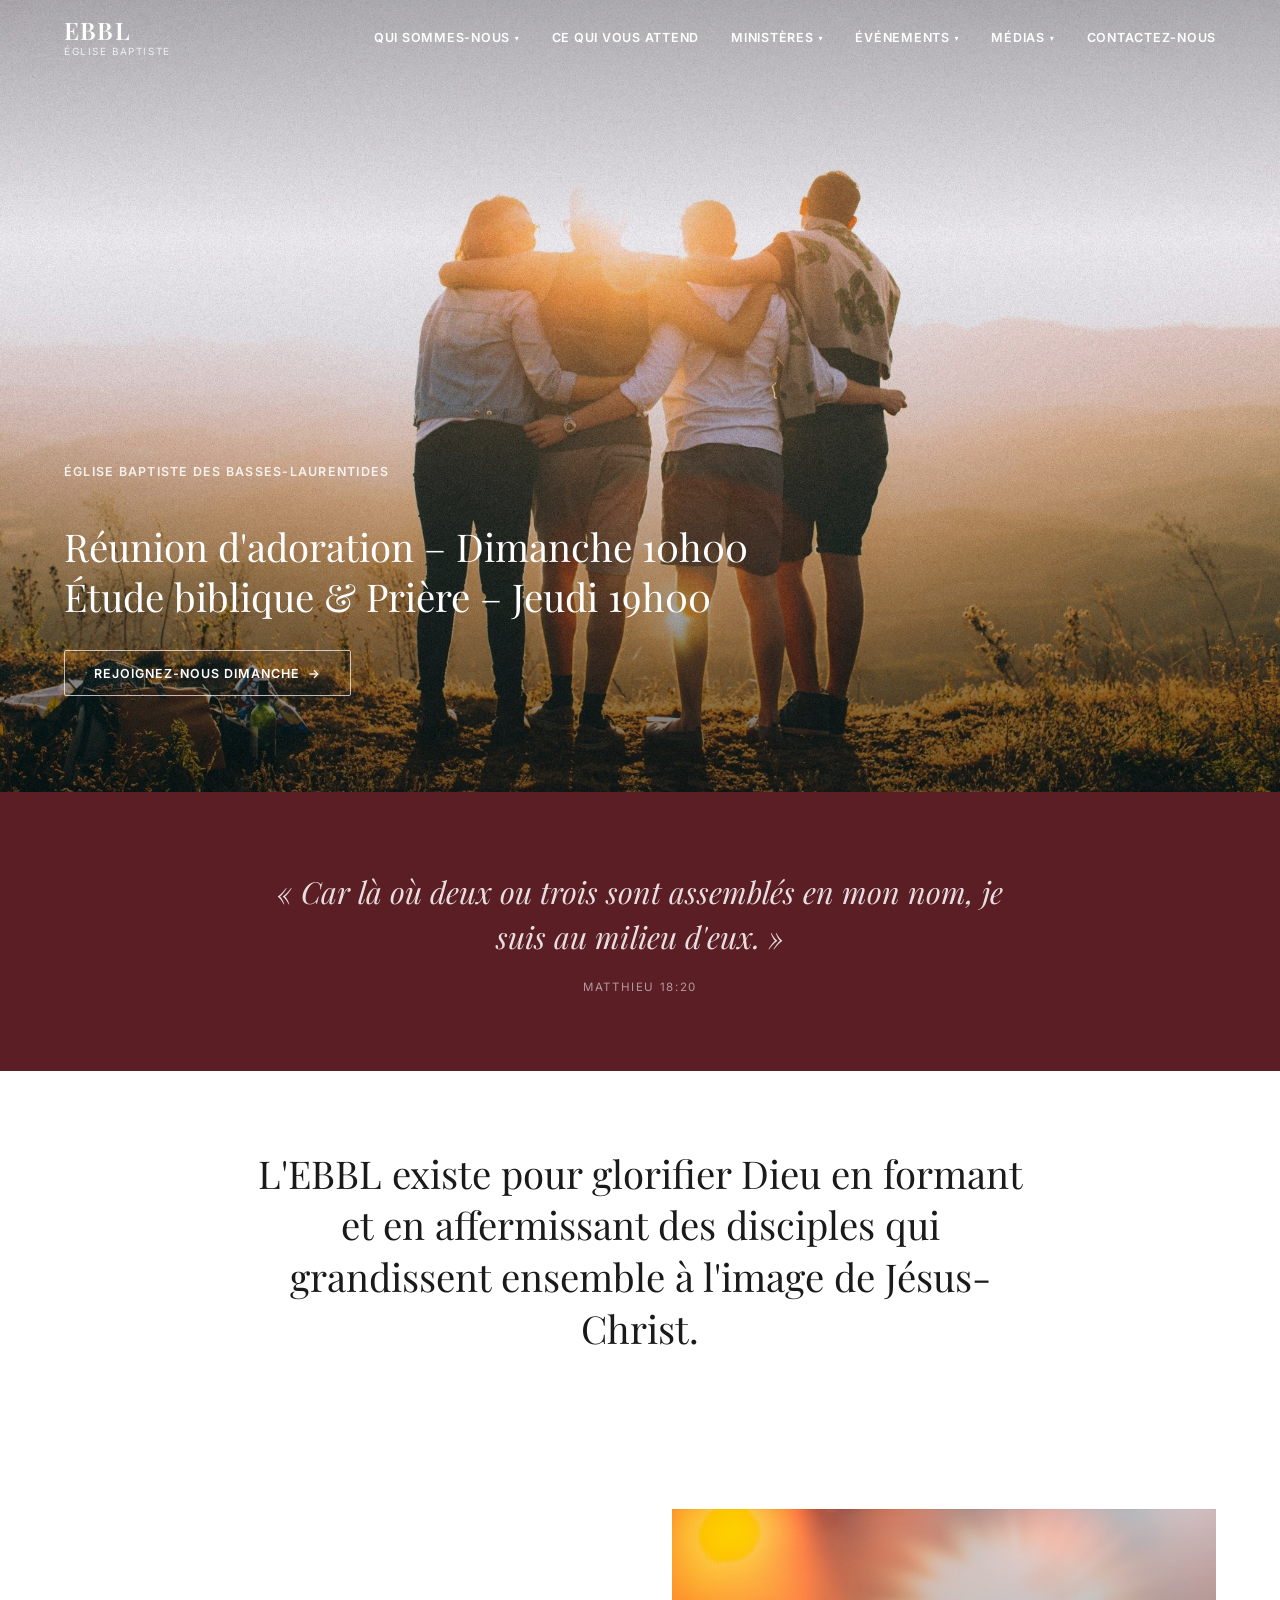
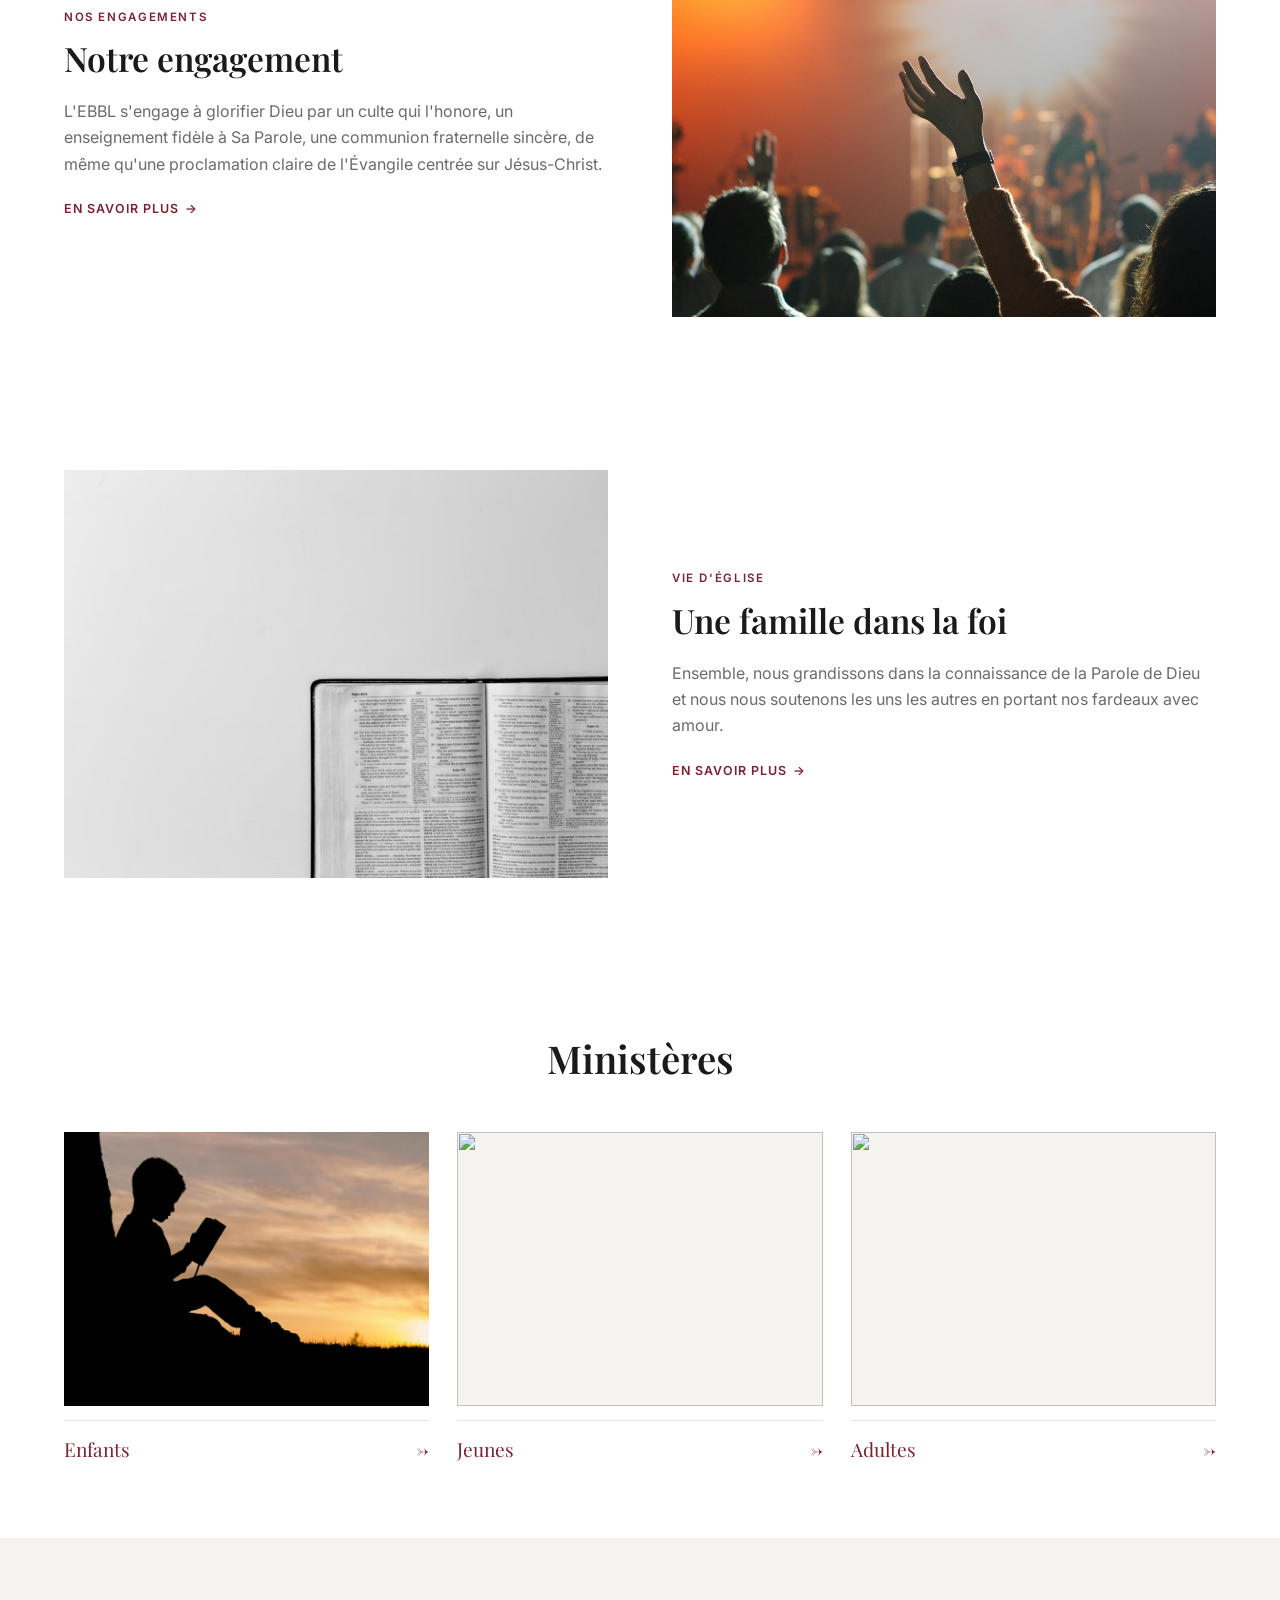
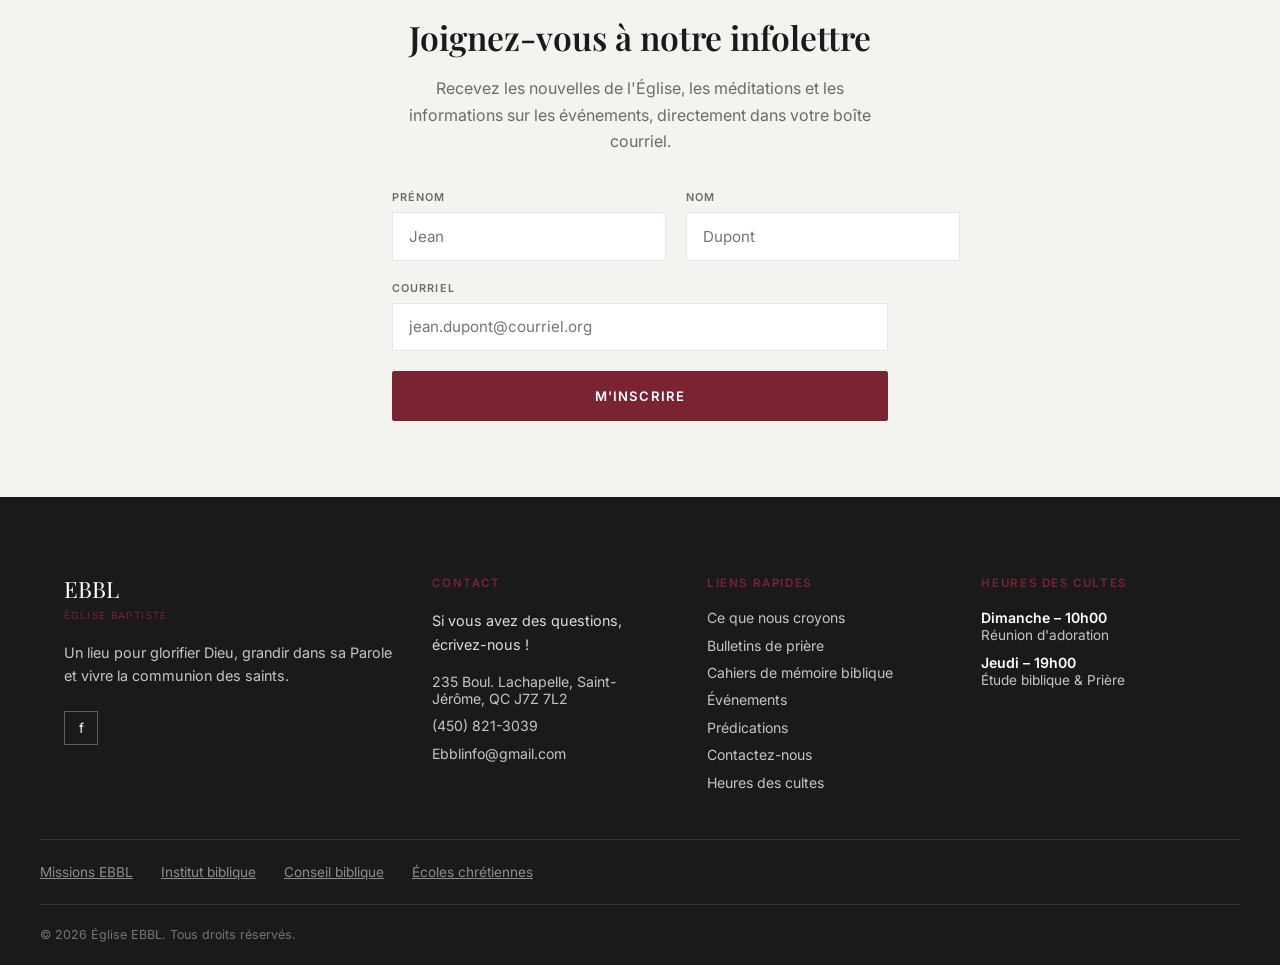
==== commit b3e92e22: "Update front-page copy with real church schedule and engagement text - Hero now shows the church's f" ====
--- a/index.html
+++ b/index.html
@@ -109,9 +109,10 @@
       <div class="hero__image" style="background-image: url('assets/hero.jpg')"></div>
       <div class="hero__scrim"></div>
       <div class="container hero__content">
+        <p class="hero__title">Église Baptiste des Basses-Laurentides</p>
         <div class="hero__times">
-          <p>École du dimanche – 9h30</p>
-          <p>Culte du matin – 10h00</p>
+          <p>Réunion d'adoration – Dimanche 10h00</p>
+          <p>Étude biblique &amp; Prière – Jeudi 19h00</p>
         </div>
         <a class="btn btn-outline-light" href="#visit">
           Rejoignez-nous dimanche <span aria-hidden="true">→</span>
@@ -130,7 +131,7 @@
 
     <section class="mission">
       <div class="container">
-        <p>L'EBBL existe pour glorifier Dieu en faisant des disciples et en les affermissant qui, ensemble, deviennent à l'image du Seigneur Jésus-Christ.</p>
+        <p>L'EBBL existe pour glorifier Dieu en formant et en affermissant des disciples qui grandissent ensemble à l'image de Jésus-Christ.</p>
       </div>
     </section>
 
@@ -139,8 +140,8 @@
         <div class="container engagement-block__inner">
           <div class="engagement-block__text">
             <p class="eyebrow">Nos engagements</p>
-            <h2>Un culte qui honore Dieu</h2>
-            <p class="engagement-block__body">Engagés envers un culte qui honore Dieu, un enseignement biblique pratique, une communion fraternelle sincère et un évangélisme centré sur Christ.</p>
+            <h2>Notre engagement</h2>
+            <p class="engagement-block__body">L'EBBL s'engage à glorifier Dieu par un culte qui l'honore, un enseignement fidèle à Sa Parole, une communion fraternelle sincère, de même qu'une proclamation claire de l'Évangile centrée sur Jésus-Christ.</p>
             <a class="engagement-block__link" href="ce-qui-vous-attend.html">En savoir plus <span aria-hidden="true">→</span></a>
           </div>
           <div class="engagement-block__image">
@@ -154,7 +155,7 @@
           <div class="engagement-block__text">
             <p class="eyebrow">Vie d'église</p>
             <h2>Une famille dans la foi</h2>
-            <p class="engagement-block__body">Ensemble, nous grandissons dans la connaissance de la Parole de Dieu et nous portons les fardeaux les uns des autres avec amour.</p>
+            <p class="engagement-block__body">Ensemble, nous grandissons dans la connaissance de la Parole de Dieu et nous nous soutenons les uns les autres en portant nos fardeaux avec amour.</p>
             <a class="engagement-block__link" href="mission.html">En savoir plus <span aria-hidden="true">→</span></a>
           </div>
           <div class="engagement-block__image">
@@ -242,6 +243,7 @@
 
       <div class="site-footer__col">
         <p class="eyebrow">Contact</p>
+        <p class="site-footer__contact-intro">Si vous avez des questions, écrivez-nous !</p>
         <ul>
           <li>235 Boul. Lachapelle, Saint-Jérôme, QC J7Z 7L2</li>
           <li>(450) 821-3039</li>
@@ -265,8 +267,8 @@
       <div class="site-footer__col">
         <p class="eyebrow">Heures des cultes</p>
         <ul>
-          <li><strong>Dimanche – 10h00</strong><span>Culte du matin</span></li>
-          <li><strong>Jeudi – 19h00</strong><span>Soirée de prière</span></li>
+          <li><strong>Dimanche – 10h00</strong><span>Réunion d'adoration</span></li>
+          <li><strong>Jeudi – 19h00</strong><span>Étude biblique &amp; Prière</span></li>
         </ul>
       </div>
     </div>
--- a/css/styles.css
+++ b/css/styles.css
@@ -371,6 +371,15 @@
   gap: 1.75rem;
 }
 
+.hero__title {
+  margin: 0 0 0.75rem;
+  font-size: 0.78rem;
+  letter-spacing: 0.1em;
+  text-transform: uppercase;
+  font-weight: 600;
+  color: rgba(255, 255, 255, 0.85);
+}
+
 .hero__times p {
   font-family: var(--font-serif);
   color: var(--color-white);
@@ -679,6 +688,12 @@
   max-width: 22rem;
   font-size: 0.9rem;
   line-height: 1.6;
+}
+
+.site-footer__contact-intro {
+  margin: 1rem 0 0;
+  font-size: 0.9rem;
+  color: rgba(255, 255, 255, 0.85);
 }
 
 .site-footer__social {
